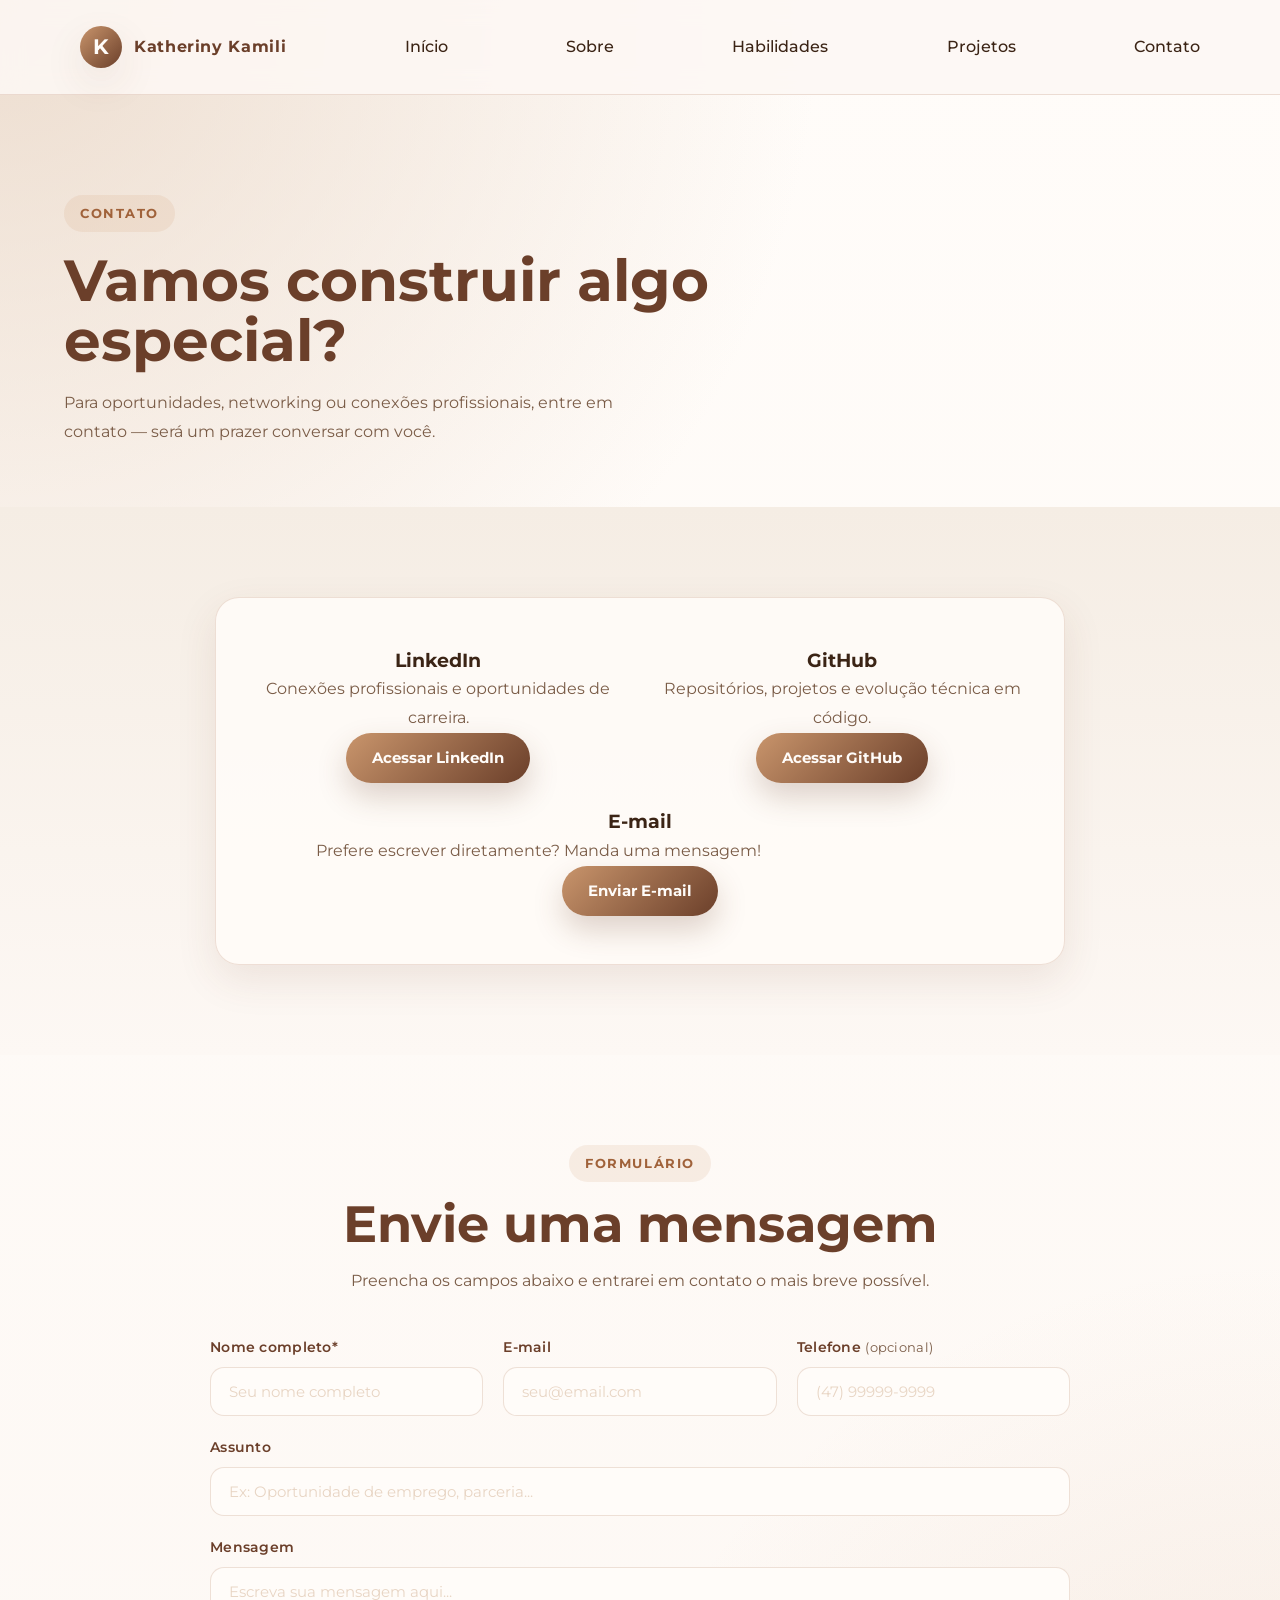
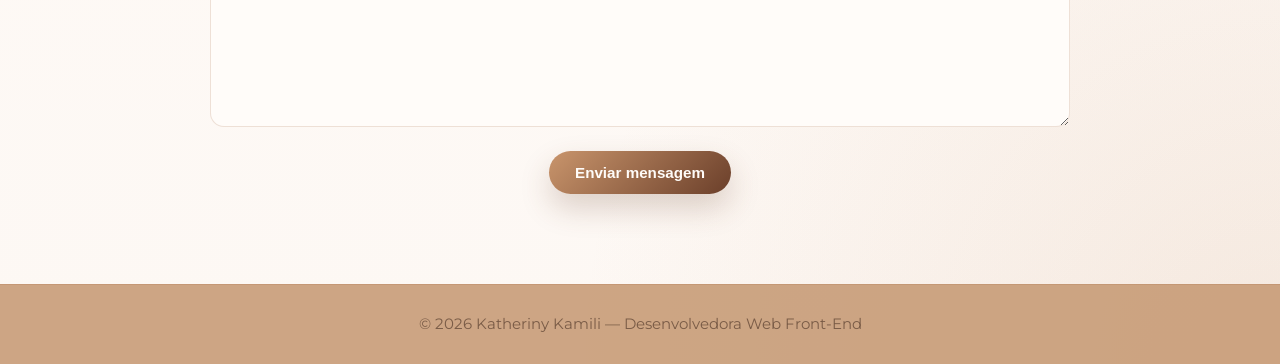
==== contato.html @ b45996fc "refatora estrutura HTML e estilização das páginas de contato, agradecimento, projetos e sobre; remov" ====
<!DOCTYPE html>
<html lang="pt-br">

<head>
  <meta charset="UTF-8">
  <meta name="viewport" content="width=device-width, initial-scale=1.0">
  <link rel="stylesheet" href="style.css">
  <link rel="preconnect" href="https://fonts.gstatic.com" crossorigin>
  <link href="https://fonts.googleapis.com/css2?family=Montserrat:wght@300;400;500;600;700&display=swap"
    rel="stylesheet">
  <link rel="stylesheet" href="style.css">
  <title>Portifólio - Katheriny Kamili</title>
</head>

<body>

  <a class="link-pular" href="#conteudo">Pular para o conteúdo</a>

  <!-- CABEÇALHO -->
  <header>
    <div class="container">
      <nav>

        <a class="logo" href="index.html">
          <span class="logo-letra">K</span>
          <span class="logo-nome">Katheriny Kamili</span>
        </a>

        <a href="index.html">Início</a>
        <a href="sobremim.html">Sobre</a>
        <a href="#habilidades">Habilidades</a>
        <a href="projetos.html">Projetos</a>
        <a href="contato.html" class="link-ativo">Contato</a>
      </nav>
    </div>
  </header>

  <!-- CONTEÚDO PRINCIPAL -->
  <main id="conteudo">

    <!-- HERO DA PÁGINA DE CONTATO -->
    <section class="hero-contato">
      <div class="container">
        <div class="hero-contato-texto">
          <span class="etiqueta">Contato</span>
          <h1>Vamos construir algo especial?</h1>
          <p class="descricao-principal">
            Para oportunidades, networking ou conexões profissionais,
            entre em contato — será um prazer conversar com você.
          </p>
        </div>
      </div>
    </section>

    <!-- LINKS RÁPIDOS DE CONTATO -->
    <section class="fundo-suave">
      <div class="container">
        <div class="caixa-contato">

          <div class="grade-tres-colunas">
            <div class="cartao-link-contato">
              <span class="icone-contato"></span>
              <h3>LinkedIn</h3>
              <p>Conexões profissionais e oportunidades de carreira.</p>
              <a href="https://www.linkedin.com/in/katheriny-kamili-corr%C3%AAa-rocha-4a4639176/" target="_blank"
                rel="noopener noreferrer" class="botao botao-principal">Acessar LinkedIn</a>
            </div>

            <div class="cartao-link-contato">
              <span class="icone-contato"></span>
              <h3>GitHub</h3>
              <p>Repositórios, projetos e evolução técnica em código.</p>
              <a href="https://github.com/katherinykamili" target="_blank" rel="noopener noreferrer"
                class="botao botao-principal">Acessar GitHub</a>
            </div>

            <div class="cartao-link-contato">
              <span class="icone-contato"></span>
              <h3>E-mail</h3>
              <p>Prefere escrever diretamente? Manda uma mensagem!</p>
              <a href="mailto:seuemail@exemplo.com" class="botao botao-principal">Enviar E-mail</a>
            </div>
          </div>

        </div>
      </div>
    </section>

    <!-- FORMULÁRIO DE CONTATO -->
    <section id="formulario">
      <div class="container">
        <div class="titulo-secao">
          <span class="etiqueta">Formulário</span>
          <h2>Envie uma mensagem</h2>
          <p>Preencha os campos abaixo e entrarei em contato o mais breve possível.</p>
        </div>

        <form class="formulario-contato" action="obrigada.html" method="get" novalidate>

          <div class="grade-formulario">

            <div class="campo">
              <label for="nome">Nome completo*</label>
              <input type="text" id="nome" name="nome" placeholder="Seu nome completo" required minlength="3"
                autocomplete="name" />
            </div>

            <div class="campo">
              <label for="email">E-mail</label>
              <input type="email" id="email" name="email" placeholder="seu@email.com" required autocomplete="email" />
            </div>

            <div class="campo">
              <label for="telefone">Telefone <span class="campo-opcional">(opcional)</span></label>
              <input type="tel" id="telefone" name="telefone" placeholder="(47) 99999-9999" autocomplete="tel" />
            </div>

            <div class="campo">
              <label for="assunto">Assunto</label>
              <input type="text" id="assunto" name="assunto" placeholder="Ex: Oportunidade de emprego, parceria..."
                required minlength="3" />
            </div>

          </div>

          <div class="campo campo-mensagem">
            <label for="mensagem">Mensagem</label>
            <textarea id="mensagem" name="mensagem" rows="6" placeholder="Escreva sua mensagem aqui..." required
              minlength="10"></textarea>
          </div>

          <div class="formulario-rodape">
            <button type="submit" class="botao botao-principal botao-enviar">
              Enviar mensagem
            </button>
          </div>

        </form>
      </div>
    </section>

  </main>

  <!-- ========== RODAPÉ ========== -->
  <footer>
    <div class="container">
      <p>&copy; 2026 Katheriny Kamili — Desenvolvedora Web Front-End</p>
    </div>
  </footer>

</body>

</html>
---- style.css ----
/* css/estilos.css — Aula 05: Flexbox + Variáveis */

/* 1. VARIÁVEIS GLOBAIS */
:root {
  --cor-primaria:      #6b3f2a;
  --cor-secundaria:    #a0623a;
  --cor-destaque:      #c9956c;
  --cor-fundo:         #fdf8f4;
  --cor-fundo-suave:   #f5ede4;
  --cor-fundo-medio:   #e8d5c4;
  --cor-branco:        #fffcf9;
  --cor-texto:         #3b2415;
  --cor-texto-suave:   #7a5c47;
  --sombra:            0 15px 40px rgba(107, 63, 42, 0.10);
  --borda:             rgba(161, 98, 58, 0.18);
}

/* Reset */
*,
*::before,
*::after {
  box-sizing: border-box;
  margin: 0;
  padding: 0;
}

html {
  scroll-behavior: smooth;
}

/* 2. LAYOUT GLOBAL */
body {
  font-family: "Montserrat", sans-serif;
  color: var(--cor-texto);
  line-height: 1.6;
  background:
    radial-gradient(circle at top left, rgba(232, 213, 196, 0.80), transparent 35%),
    radial-gradient(circle at bottom right, rgba(201, 149, 108, 0.16), transparent 30%),
    linear-gradient(180deg, #fffcf9 0%, #fdf8f4 100%);

  /* Footer grudado no rodapé */
  display:        flex;
  flex-direction: column;
  min-height:     100vh;
}

img {
  max-width: 100%;
  display: block;
}

a {
  text-decoration: none;
}

ul {
  list-style: none;
  padding: 0;
}

/* Utilitários */

.container {
  width: 100%;
  max-width: 1200px;
  margin: 0 auto;
  padding: 0 24px;
}

.link-pular {
  position: absolute;
  left: -9999px;
  top: 10px;
  background: var(--cor-primaria);
  color: var(--cor-branco);
  padding: 10px 16px;
  border-radius: 8px;
  z-index: 1000;
}

.link-pular:focus {
  left: 10px;
}

/* 3. HEADER FLEXBOX */
header {
  position: sticky;
  top: 0;
  z-index: 999;
  background: rgba(253, 248, 244, 0.88);
  backdrop-filter: blur(12px);
  border-bottom: 1px solid var(--borda);
}

nav {
  display: flex;
  align-items: center;
  justify-content: space-between;
  padding: 16px 0;
  position: relative;
}

.logo {
  display: flex;
  align-items: center;
  gap: 12px;
  color: var(--cor-primaria);
  font-weight: 700;
}

.logo-letra {
  width: 42px;
  height: 42px;
  border-radius: 50%;
  display: flex;
  align-items: center;
  justify-content: center;
  background: linear-gradient(135deg, var(--cor-destaque), var(--cor-primaria));
  color: var(--cor-branco);
  font-size: 1.3rem;
  font-weight: 700;
  box-shadow: var(--sombra);
  flex-shrink: 0;
}

.logo-nome {
  font-size: 1rem;
  letter-spacing: 0.04em;
}

.lista-navegacao {
  display: flex;
  align-items: center;
  gap: 4px;
}

nav  a {
  color: var(--cor-texto);
  font-weight: 500;
  padding: 10px 16px;
  border-radius: 999px;
  transition: background 0.3s, color 0.3s;
  display: block;
}

nav  a:hover {
  color: var(--cor-primaria);
  background: rgba(201, 149, 108, 0.12);
}

.menu-icone {
  display: none;
  flex-direction: column;
  gap: 5px;
  cursor: pointer;
  padding: 8px;
}

.menu-icone span {
  display: block;
  width: 24px;
  height: 2px;
  background: var(--cor-primaria);
  border-radius: 4px;
  transition: transform 0.3s, opacity 0.3s;
}
/* 4. SECTION */
section {
  padding: 90px 0;
}

.fundo-suave {
  background: linear-gradient(180deg, var(--cor-fundo-suave) 0%, var(--cor-fundo) 100%);
}

.titulo-secao {
  max-width: 760px;
  margin: 0 auto 40px;
  text-align: center;
}

.titulo-secao h2 {
  font-size: clamp(2rem, 4vw, 3.2rem);
  color: var(--cor-primaria);
  line-height: 1.1;
  margin: 14px 0;
}

.titulo-secao p {
  color: var(--cor-texto-suave);
  line-height: 1.8;
}

/* 6. ETIQUETAS */
.etiqueta,
.etiqueta-projeto {
  display: inline-flex;
  width: fit-content;
  padding: 8px 16px;
  border-radius: 999px;
  background: rgba(201, 149, 108, 0.14);
  color: var(--cor-secundaria);
  font-size: 0.82rem;
  font-weight: 700;
  text-transform: uppercase;
  letter-spacing: 0.12em;
  display: inline-flex;
}

/* 7. BOTOES */
.botao {
  display: inline-flex;
  align-items: center;
  justify-content: center;
  border-radius: 999px;
  padding: 13px 26px;
  font-weight: 700;
  font-size: 0.95rem;
  transition: transform 0.3s, background 0.3s;
  cursor: pointer;
  border: none;
}

.botao-principal {
  background: linear-gradient(135deg, var(--cor-destaque), var(--cor-primaria));
  color: var(--cor-branco);
  box-shadow: 0 14px 30px rgba(107, 63, 42, 0.22);
}

.botao-principal:hover {
  background: linear-gradient(135deg, var(--cor-primaria), var(--cor-secundaria));
  color: var(--cor-branco);
  transform: translateY(-2px);
}

.botao-contorno {
  border: 1px solid var(--borda);
  color: var(--cor-primaria);
  background: rgba(255, 252, 249, 0.72);
}

.botao-contorno:hover {
  background: rgba(201, 149, 108, 0.12);
  color: var(--cor-primaria);
  transform: translateY(-2px);
}

.grupo-botoes {
  display: flex;
  flex-wrap: wrap;
  gap: 14px;
}

.grupo-botoes-centro {
  justify-content: center;
}

/* 8. GRADES - FLEXBOX */

.destaque-grade {
  display: flex;
  align-items: center;
  gap: 48px;
}

.destaque-texto {
  flex: 1 1 55%;
  display: flex;
  flex-direction: column;
  gap: 22px;
}

.coluna-perfil {
  flex: 1 1 40%;
}

.grade-tres-colunas,
.grade-duas-colunas {
  display: flex;
  flex-wrap: wrap;
  gap: 24px;
}

.grade-tres-colunas > * {
  flex: 1 1 280px;
}

.grade-duas-colunas > * {
  flex: 1 1 360px;
}

.grade-formulario {
  display: flex;
  flex-wrap: wrap;
  gap: 20px;
  margin-bottom: 20px;
}

.grade-formulario > .campo {
  flex: 1 1 260px;
}

/* 9. SEÇÃO DESTAQUE */

.secao-destaque {
  padding: 90px 0 60px;
  min-height: 100vh;
  display: flex;
  align-items: center;
}

.destaque-texto h1 {
  font-size: clamp(2.4rem, 4.5vw, 4.6rem);
  color: var(--cor-primaria);
  line-height: 1.05;
  max-width: 10ch;
}

.descricao-principal {
  color: var(--cor-texto-suave);
  line-height: 1.8;
  max-width: 580px;
}

.destaques-rapidos {
  display: flex;
  flex-wrap: wrap;
  gap: 16px;
  margin-top: 8px;
}

.cartao-destaque-rapido {
  flex: 1 1 150px;
  background: rgba(255, 252, 249, 0.75);
  border: 1px solid var(--borda);
  border-radius: 20px;
  padding: 18px;
  box-shadow: var(--sombra);
}

.cartao-destaque-rapido h3 {
  font-size: 1rem;
  color: var(--cor-primaria);
  font-weight: 700;
  margin-bottom: 6px;
}

.cartao-destaque-rapido p {
  color: var(--cor-texto-suave);
  font-size: 0.92rem;
}


/* 9. CARTAO PERFIL */

.cartao-perfil {
  background: linear-gradient(180deg, var(--cor-branco) 0%, var(--cor-fundo-suave) 100%);
  border: 1px solid var(--borda);
  border-radius: 32px;
  padding: 36px 28px;
  box-shadow: var(--sombra);
  text-align: center;
  display: flex;
  flex-direction: column;
  align-items: center;
  gap: 10px;
}

.selo-disponivel {
  display: inline-block;
  padding: 8px 14px;
  border-radius: 999px;
  background: rgba(107, 63, 42, 0.10);
  color: var(--cor-primaria);
  font-size: 0.82rem;
  font-weight: 700;
}

.foto-perfil {
  display: flex;
  justify-content: center;
  margin: 10px 0;
}

.circulo-foto {
  width: 150px;
  height: 150px;
  border-radius: 50%;
  background: linear-gradient(145deg, var(--cor-fundo-medio), var(--cor-destaque));
  display: flex;
  align-items: center;
  justify-content: center;
  color: var(--cor-branco);
  font-size: 3.2rem;
  font-weight: 700;
  box-shadow: 0 20px 40px rgba(107, 63, 42, 0.24);
  border: 6px solid rgba(255, 252, 249, 0.8);
}

.cartao-perfil h2 {
  font-size: 2rem;
  color: var(--cor-primaria);
}

.cargo-perfil {
  font-weight: 600;
  color: var(--cor-secundaria);
}

.resumo-perfil {
  color: var(--cor-texto-suave);
  line-height: 1.7;
}

.lista-perfil {
  text-align: left;
  margin-top: 12px;
  width: 100%;
}

.lista-perfil li {
  padding: 10px 0 10px 18px;
  position: relative;
  color: var(--cor-texto-suave);
  line-height: 1.7;
  border-bottom: 1px solid rgba(161, 98, 58, 0.08);
}

.lista-perfil li::before {
  content: "•";
  position: absolute;
  left: 0;
  color: var(--cor-destaque);
  font-size: 1.2rem;
  line-height: 1.8;
}

.cartao-info,
.cartao-projeto,
.cartao-trajetoria {
  background: rgba(255, 252, 249, 0.86);
  border: 1px solid var(--borda);
  border-radius: 24px;
  padding: 28px;
  box-shadow: var(--sombra);
  display: flex;
  flex-direction: column;
  gap: 12px;
}

.cartao-info h3,
.cartao-projeto h3 {
  color: var(--cor-primaria);
  font-size: 1.2rem;
  font-weight: 700;
}

.cartao-info p,
.cartao-projeto p,
.cartao-trajetoria p {
  color: var(--cor-texto-suave);
  line-height: 1.8;
}

.cartao-trajetoria h2 {
  font-size: clamp(1.6rem, 3vw, 2.4rem);
  color: var(--cor-primaria);
  line-height: 1.1;
}

.icone-contato {
  font-size: 2rem;
}

/* 10. HABILIDADES */

.lista-habilidades {
  display: flex;
  flex-wrap: wrap;
  justify-content: center;
  gap: 16px;
  margin-top: 30px;
}

.pilula-habilidade {
  padding: 14px 22px;
  border-radius: 999px;
  background: var(--cor-branco);
  border: 1px solid var(--borda);
  color: var(--cor-primaria);
  font-weight: 600;
  box-shadow: var(--sombra);
  font-size: 0.95rem;
}

/* 11. LINKS DO PROJETO */

.links-projeto {
   margin-top: auto;
  padding-top: 16px;
  display: flex;
  flex-wrap: wrap;
  gap: 12px;
}

.links-projeto a {
  color: var(--cor-secundaria);
  font-weight: 700;
  font-size: 0.9rem;
  transition: color 0.2s, transform 0.2s;
}

.links-projeto a:hover {
  color: var(--cor-primaria);
  text-decoration: underline;
  transform: translateX(2px);
}

.galeria-miniatura {
    margin-top: 14px;
    margin-bottom: 10px;
  }

  .lista-miniaturas {
    gap: 10px;
  }

  .miniatura-item {
    flex: 1 1 60px;
    min-width: 60px;
  }

  .miniatura-img:hover {
    transform: scale(1.04);
  }

  .links-projeto {
    flex-direction: column;
    gap: 8px;
  }

  .links-projeto a:hover {
    transform: translateX(0);
  }

/* 12. CAIXA DE CONTATO */

.caixa-contato {
  max-width: 850px;
  margin: 0 auto;
  background: rgba(255, 252, 249, 0.86);
  border: 1px solid var(--borda);
  border-radius: 24px;
  padding: 48px 32px;
  box-shadow: var(--sombra);
  text-align: center;
  display: flex;
  flex-direction: column;
  align-items: center;
  gap: 16px;
}

.caixa-contato h2 {
  font-size: clamp(2rem, 3.5vw, 3rem);
  color: var(--cor-primaria);
  line-height: 1.1;
}

.caixa-contato p {
  color: var(--cor-texto-suave);
  line-height: 1.8;
  max-width: 580px;
} 

.hero-contato {
  padding: 100px 0 60px;
  min-height: 40vh;
  display: flex;
  align-items: center;
}

.hero-contato-texto {
  display: flex;
  flex-direction: column;
  gap: 18px;
  max-width: 720px;
}

.hero-contato-texto h1 {
  font-size: clamp(2.4rem, 4.5vw, 4.2rem);
  color: var(--cor-primaria);
  line-height: 1.05;
}

.descricao-principal {
  color: var(--cor-texto-suave);
  line-height: 1.8;
  max-width: 580px;
}

/* 13. FORMULÁRIO DE CONTATO */

.formulario-contato {
  max-width: 860px;
  margin: 0 auto;
  display: flex;
  flex-direction: column;
  gap: 0;
}

.campo {
  display: flex;
  flex-direction: column;
  gap: 8px;
}

.campo label {
  font-size: 0.9rem;
  font-weight: 600;
  color: var(--cor-primaria);
  letter-spacing: 0.02em;
}

.campo-opcional {
  font-weight: 400;
  color: var(--cor-texto-suave);
  font-size: 0.82rem;
}

.campo input,
.campo textarea {
  font-family: "Montserrat", sans-serif;
  font-size: 0.95rem;
  color: var(--cor-texto);
  background: var(--cor-branco);
  border: 1px solid var(--borda);
  border-radius: 14px;
  padding: 14px 18px;
  transition: border-color 0.3s, box-shadow 0.3s;
  outline: none;
  width: 100%;
}

.campo input::placeholder,
.campo textarea::placeholder {
  color: var(--cor-fundo-medio);
}

.campo input:focus,
.campo textarea:focus {
  border-color: var(--cor-destaque);
  box-shadow: 0 0 0 3px rgba(201, 149, 108, 0.18);
}

.campo textarea {
  resize: vertical;
  min-height: 160px;
}

.campo-mensagem {
  margin-bottom: 24px;
}

.formulario-rodape {
  display: flex;
  justify-content: center;
}



/* 14. RODAPÉ */

footer {
  padding: 28px 0;
  border-top: 1px solid var(--borda);
  background: rgba(199, 154, 117, 0.88);
  text-align: center;
}

footer p {
  color: var(--cor-texto-suave);
  font-size: 0.92rem;
}

/* 14. RESPONSIVIDADE */

@media (max-width: 992px) {
  .secao-destaque {
    min-height: auto;
    padding-top: 60px;
  }

  .destaque-grade {
    flex-direction: column;
  }

  .destaque-texto h1 {
    max-width: 100%;
  }

  .coluna-perfil {
    width: 100%;
    max-width: 520px;
    margin: 0 auto;
  }

  .menu-icone {
    display: flex;
  }

  .lista-navegacao {
    display: none;
    flex-direction: column;
    align-items: flex-start;
    gap: 4px;
    position: absolute;
    top: 100%;
    right: 0;
    background: rgba(253, 248, 244, 0.97);
    border: 1px solid var(--borda);
    border-radius: 18px;
    padding: 16px;
    width: 220px;
    box-shadow: var(--sombra);
  }
}

@media (max-width: 768px) {
  section {
    padding: 70px 0;
  }

  .cartao-perfil,
  .cartao-info,
  .cartao-projeto,
  .cartao-trajetoria,
  .caixa-contato {
    padding: 24px 20px;
  }

  .circulo-foto {
    width: 120px;
    height: 120px;
    font-size: 2.5rem;
  }

  .grupo-botoes {
    flex-direction: column;
  }

  .botao {
    width: 100%;
  }

  /* Estilos do slider */

.slider-container {
    position: relative;
    display: inline-block;
    width: 100%;
}

.slider-btn-left,
.slider-btn-right {
    position: absolute;
    top: 50%;
    transform: translateY(-50%);
    font-size: 2rem;
    padding: 12px;
    z-index: 10;
    transition: all .3s ease;
}

.slider-btn-left {
    left: 10px;
}

.slider-btn-right {
    right: 10px;
}

.slider-dots {
    position: absolute;
    bottom: 10px;
    left: 0;
    right: 0;
    display: flex;
    justify-content: center;
    gap: 8px;
}

.mySlides {
    border-radius: 12px;
    transition: transform .2s ease;
}

.mySlides:hover {
    transform: scale(1.05);
}
}
---- style.css ----
/* css/estilos.css — Aula 05: Flexbox + Variáveis */

/* 1. VARIÁVEIS GLOBAIS */
:root {
  --cor-primaria:      #6b3f2a;
  --cor-secundaria:    #a0623a;
  --cor-destaque:      #c9956c;
  --cor-fundo:         #fdf8f4;
  --cor-fundo-suave:   #f5ede4;
  --cor-fundo-medio:   #e8d5c4;
  --cor-branco:        #fffcf9;
  --cor-texto:         #3b2415;
  --cor-texto-suave:   #7a5c47;
  --sombra:            0 15px 40px rgba(107, 63, 42, 0.10);
  --borda:             rgba(161, 98, 58, 0.18);
}

/* Reset */
*,
*::before,
*::after {
  box-sizing: border-box;
  margin: 0;
  padding: 0;
}

html {
  scroll-behavior: smooth;
}

/* 2. LAYOUT GLOBAL */
body {
  font-family: "Montserrat", sans-serif;
  color: var(--cor-texto);
  line-height: 1.6;
  background:
    radial-gradient(circle at top left, rgba(232, 213, 196, 0.80), transparent 35%),
    radial-gradient(circle at bottom right, rgba(201, 149, 108, 0.16), transparent 30%),
    linear-gradient(180deg, #fffcf9 0%, #fdf8f4 100%);

  /* Footer grudado no rodapé */
  display:        flex;
  flex-direction: column;
  min-height:     100vh;
}

img {
  max-width: 100%;
  display: block;
}

a {
  text-decoration: none;
}

ul {
  list-style: none;
  padding: 0;
}

/* Utilitários */

.container {
  width: 100%;
  max-width: 1200px;
  margin: 0 auto;
  padding: 0 24px;
}

.link-pular {
  position: absolute;
  left: -9999px;
  top: 10px;
  background: var(--cor-primaria);
  color: var(--cor-branco);
  padding: 10px 16px;
  border-radius: 8px;
  z-index: 1000;
}

.link-pular:focus {
  left: 10px;
}

/* 3. HEADER FLEXBOX */
header {
  position: sticky;
  top: 0;
  z-index: 999;
  background: rgba(253, 248, 244, 0.88);
  backdrop-filter: blur(12px);
  border-bottom: 1px solid var(--borda);
}

nav {
  display: flex;
  align-items: center;
  justify-content: space-between;
  padding: 16px 0;
  position: relative;
}

.logo {
  display: flex;
  align-items: center;
  gap: 12px;
  color: var(--cor-primaria);
  font-weight: 700;
}

.logo-letra {
  width: 42px;
  height: 42px;
  border-radius: 50%;
  display: flex;
  align-items: center;
  justify-content: center;
  background: linear-gradient(135deg, var(--cor-destaque), var(--cor-primaria));
  color: var(--cor-branco);
  font-size: 1.3rem;
  font-weight: 700;
  box-shadow: var(--sombra);
  flex-shrink: 0;
}

.logo-nome {
  font-size: 1rem;
  letter-spacing: 0.04em;
}

.lista-navegacao {
  display: flex;
  align-items: center;
  gap: 4px;
}

nav  a {
  color: var(--cor-texto);
  font-weight: 500;
  padding: 10px 16px;
  border-radius: 999px;
  transition: background 0.3s, color 0.3s;
  display: block;
}

nav  a:hover {
  color: var(--cor-primaria);
  background: rgba(201, 149, 108, 0.12);
}

.menu-icone {
  display: none;
  flex-direction: column;
  gap: 5px;
  cursor: pointer;
  padding: 8px;
}

.menu-icone span {
  display: block;
  width: 24px;
  height: 2px;
  background: var(--cor-primaria);
  border-radius: 4px;
  transition: transform 0.3s, opacity 0.3s;
}
/* 4. SECTION */
section {
  padding: 90px 0;
}

.fundo-suave {
  background: linear-gradient(180deg, var(--cor-fundo-suave) 0%, var(--cor-fundo) 100%);
}

.titulo-secao {
  max-width: 760px;
  margin: 0 auto 40px;
  text-align: center;
}

.titulo-secao h2 {
  font-size: clamp(2rem, 4vw, 3.2rem);
  color: var(--cor-primaria);
  line-height: 1.1;
  margin: 14px 0;
}

.titulo-secao p {
  color: var(--cor-texto-suave);
  line-height: 1.8;
}

/* 6. ETIQUETAS */
.etiqueta,
.etiqueta-projeto {
  display: inline-flex;
  width: fit-content;
  padding: 8px 16px;
  border-radius: 999px;
  background: rgba(201, 149, 108, 0.14);
  color: var(--cor-secundaria);
  font-size: 0.82rem;
  font-weight: 700;
  text-transform: uppercase;
  letter-spacing: 0.12em;
  display: inline-flex;
}

/* 7. BOTOES */
.botao {
  display: inline-flex;
  align-items: center;
  justify-content: center;
  border-radius: 999px;
  padding: 13px 26px;
  font-weight: 700;
  font-size: 0.95rem;
  transition: transform 0.3s, background 0.3s;
  cursor: pointer;
  border: none;
}

.botao-principal {
  background: linear-gradient(135deg, var(--cor-destaque), var(--cor-primaria));
  color: var(--cor-branco);
  box-shadow: 0 14px 30px rgba(107, 63, 42, 0.22);
}

.botao-principal:hover {
  background: linear-gradient(135deg, var(--cor-primaria), var(--cor-secundaria));
  color: var(--cor-branco);
  transform: translateY(-2px);
}

.botao-contorno {
  border: 1px solid var(--borda);
  color: var(--cor-primaria);
  background: rgba(255, 252, 249, 0.72);
}

.botao-contorno:hover {
  background: rgba(201, 149, 108, 0.12);
  color: var(--cor-primaria);
  transform: translateY(-2px);
}

.grupo-botoes {
  display: flex;
  flex-wrap: wrap;
  gap: 14px;
}

.grupo-botoes-centro {
  justify-content: center;
}

/* 8. GRADES - FLEXBOX */

.destaque-grade {
  display: flex;
  align-items: center;
  gap: 48px;
}

.destaque-texto {
  flex: 1 1 55%;
  display: flex;
  flex-direction: column;
  gap: 22px;
}

.coluna-perfil {
  flex: 1 1 40%;
}

.grade-tres-colunas,
.grade-duas-colunas {
  display: flex;
  flex-wrap: wrap;
  gap: 24px;
}

.grade-tres-colunas > * {
  flex: 1 1 280px;
}

.grade-duas-colunas > * {
  flex: 1 1 360px;
}

.grade-formulario {
  display: flex;
  flex-wrap: wrap;
  gap: 20px;
  margin-bottom: 20px;
}

.grade-formulario > .campo {
  flex: 1 1 260px;
}

/* 9. SEÇÃO DESTAQUE */

.secao-destaque {
  padding: 90px 0 60px;
  min-height: 100vh;
  display: flex;
  align-items: center;
}

.destaque-texto h1 {
  font-size: clamp(2.4rem, 4.5vw, 4.6rem);
  color: var(--cor-primaria);
  line-height: 1.05;
  max-width: 10ch;
}

.descricao-principal {
  color: var(--cor-texto-suave);
  line-height: 1.8;
  max-width: 580px;
}

.destaques-rapidos {
  display: flex;
  flex-wrap: wrap;
  gap: 16px;
  margin-top: 8px;
}

.cartao-destaque-rapido {
  flex: 1 1 150px;
  background: rgba(255, 252, 249, 0.75);
  border: 1px solid var(--borda);
  border-radius: 20px;
  padding: 18px;
  box-shadow: var(--sombra);
}

.cartao-destaque-rapido h3 {
  font-size: 1rem;
  color: var(--cor-primaria);
  font-weight: 700;
  margin-bottom: 6px;
}

.cartao-destaque-rapido p {
  color: var(--cor-texto-suave);
  font-size: 0.92rem;
}


/* 9. CARTAO PERFIL */

.cartao-perfil {
  background: linear-gradient(180deg, var(--cor-branco) 0%, var(--cor-fundo-suave) 100%);
  border: 1px solid var(--borda);
  border-radius: 32px;
  padding: 36px 28px;
  box-shadow: var(--sombra);
  text-align: center;
  display: flex;
  flex-direction: column;
  align-items: center;
  gap: 10px;
}

.selo-disponivel {
  display: inline-block;
  padding: 8px 14px;
  border-radius: 999px;
  background: rgba(107, 63, 42, 0.10);
  color: var(--cor-primaria);
  font-size: 0.82rem;
  font-weight: 700;
}

.foto-perfil {
  display: flex;
  justify-content: center;
  margin: 10px 0;
}

.circulo-foto {
  width: 150px;
  height: 150px;
  border-radius: 50%;
  background: linear-gradient(145deg, var(--cor-fundo-medio), var(--cor-destaque));
  display: flex;
  align-items: center;
  justify-content: center;
  color: var(--cor-branco);
  font-size: 3.2rem;
  font-weight: 700;
  box-shadow: 0 20px 40px rgba(107, 63, 42, 0.24);
  border: 6px solid rgba(255, 252, 249, 0.8);
}

.cartao-perfil h2 {
  font-size: 2rem;
  color: var(--cor-primaria);
}

.cargo-perfil {
  font-weight: 600;
  color: var(--cor-secundaria);
}

.resumo-perfil {
  color: var(--cor-texto-suave);
  line-height: 1.7;
}

.lista-perfil {
  text-align: left;
  margin-top: 12px;
  width: 100%;
}

.lista-perfil li {
  padding: 10px 0 10px 18px;
  position: relative;
  color: var(--cor-texto-suave);
  line-height: 1.7;
  border-bottom: 1px solid rgba(161, 98, 58, 0.08);
}

.lista-perfil li::before {
  content: "•";
  position: absolute;
  left: 0;
  color: var(--cor-destaque);
  font-size: 1.2rem;
  line-height: 1.8;
}

.cartao-info,
.cartao-projeto,
.cartao-trajetoria {
  background: rgba(255, 252, 249, 0.86);
  border: 1px solid var(--borda);
  border-radius: 24px;
  padding: 28px;
  box-shadow: var(--sombra);
  display: flex;
  flex-direction: column;
  gap: 12px;
}

.cartao-info h3,
.cartao-projeto h3 {
  color: var(--cor-primaria);
  font-size: 1.2rem;
  font-weight: 700;
}

.cartao-info p,
.cartao-projeto p,
.cartao-trajetoria p {
  color: var(--cor-texto-suave);
  line-height: 1.8;
}

.cartao-trajetoria h2 {
  font-size: clamp(1.6rem, 3vw, 2.4rem);
  color: var(--cor-primaria);
  line-height: 1.1;
}

.icone-contato {
  font-size: 2rem;
}

/* 10. HABILIDADES */

.lista-habilidades {
  display: flex;
  flex-wrap: wrap;
  justify-content: center;
  gap: 16px;
  margin-top: 30px;
}

.pilula-habilidade {
  padding: 14px 22px;
  border-radius: 999px;
  background: var(--cor-branco);
  border: 1px solid var(--borda);
  color: var(--cor-primaria);
  font-weight: 600;
  box-shadow: var(--sombra);
  font-size: 0.95rem;
}

/* 11. LINKS DO PROJETO */

.links-projeto {
   margin-top: auto;
  padding-top: 16px;
  display: flex;
  flex-wrap: wrap;
  gap: 12px;
}

.links-projeto a {
  color: var(--cor-secundaria);
  font-weight: 700;
  font-size: 0.9rem;
  transition: color 0.2s, transform 0.2s;
}

.links-projeto a:hover {
  color: var(--cor-primaria);
  text-decoration: underline;
  transform: translateX(2px);
}

.galeria-miniatura {
    margin-top: 14px;
    margin-bottom: 10px;
  }

  .lista-miniaturas {
    gap: 10px;
  }

  .miniatura-item {
    flex: 1 1 60px;
    min-width: 60px;
  }

  .miniatura-img:hover {
    transform: scale(1.04);
  }

  .links-projeto {
    flex-direction: column;
    gap: 8px;
  }

  .links-projeto a:hover {
    transform: translateX(0);
  }

/* 12. CAIXA DE CONTATO */

.caixa-contato {
  max-width: 850px;
  margin: 0 auto;
  background: rgba(255, 252, 249, 0.86);
  border: 1px solid var(--borda);
  border-radius: 24px;
  padding: 48px 32px;
  box-shadow: var(--sombra);
  text-align: center;
  display: flex;
  flex-direction: column;
  align-items: center;
  gap: 16px;
}

.caixa-contato h2 {
  font-size: clamp(2rem, 3.5vw, 3rem);
  color: var(--cor-primaria);
  line-height: 1.1;
}

.caixa-contato p {
  color: var(--cor-texto-suave);
  line-height: 1.8;
  max-width: 580px;
} 

.hero-contato {
  padding: 100px 0 60px;
  min-height: 40vh;
  display: flex;
  align-items: center;
}

.hero-contato-texto {
  display: flex;
  flex-direction: column;
  gap: 18px;
  max-width: 720px;
}

.hero-contato-texto h1 {
  font-size: clamp(2.4rem, 4.5vw, 4.2rem);
  color: var(--cor-primaria);
  line-height: 1.05;
}

.descricao-principal {
  color: var(--cor-texto-suave);
  line-height: 1.8;
  max-width: 580px;
}

/* 13. FORMULÁRIO DE CONTATO */

.formulario-contato {
  max-width: 860px;
  margin: 0 auto;
  display: flex;
  flex-direction: column;
  gap: 0;
}

.campo {
  display: flex;
  flex-direction: column;
  gap: 8px;
}

.campo label {
  font-size: 0.9rem;
  font-weight: 600;
  color: var(--cor-primaria);
  letter-spacing: 0.02em;
}

.campo-opcional {
  font-weight: 400;
  color: var(--cor-texto-suave);
  font-size: 0.82rem;
}

.campo input,
.campo textarea {
  font-family: "Montserrat", sans-serif;
  font-size: 0.95rem;
  color: var(--cor-texto);
  background: var(--cor-branco);
  border: 1px solid var(--borda);
  border-radius: 14px;
  padding: 14px 18px;
  transition: border-color 0.3s, box-shadow 0.3s;
  outline: none;
  width: 100%;
}

.campo input::placeholder,
.campo textarea::placeholder {
  color: var(--cor-fundo-medio);
}

.campo input:focus,
.campo textarea:focus {
  border-color: var(--cor-destaque);
  box-shadow: 0 0 0 3px rgba(201, 149, 108, 0.18);
}

.campo textarea {
  resize: vertical;
  min-height: 160px;
}

.campo-mensagem {
  margin-bottom: 24px;
}

.formulario-rodape {
  display: flex;
  justify-content: center;
}



/* 14. RODAPÉ */

footer {
  padding: 28px 0;
  border-top: 1px solid var(--borda);
  background: rgba(199, 154, 117, 0.88);
  text-align: center;
}

footer p {
  color: var(--cor-texto-suave);
  font-size: 0.92rem;
}

/* 14. RESPONSIVIDADE */

@media (max-width: 992px) {
  .secao-destaque {
    min-height: auto;
    padding-top: 60px;
  }

  .destaque-grade {
    flex-direction: column;
  }

  .destaque-texto h1 {
    max-width: 100%;
  }

  .coluna-perfil {
    width: 100%;
    max-width: 520px;
    margin: 0 auto;
  }

  .menu-icone {
    display: flex;
  }

  .lista-navegacao {
    display: none;
    flex-direction: column;
    align-items: flex-start;
    gap: 4px;
    position: absolute;
    top: 100%;
    right: 0;
    background: rgba(253, 248, 244, 0.97);
    border: 1px solid var(--borda);
    border-radius: 18px;
    padding: 16px;
    width: 220px;
    box-shadow: var(--sombra);
  }
}

@media (max-width: 768px) {
  section {
    padding: 70px 0;
  }

  .cartao-perfil,
  .cartao-info,
  .cartao-projeto,
  .cartao-trajetoria,
  .caixa-contato {
    padding: 24px 20px;
  }

  .circulo-foto {
    width: 120px;
    height: 120px;
    font-size: 2.5rem;
  }

  .grupo-botoes {
    flex-direction: column;
  }

  .botao {
    width: 100%;
  }

  /* Estilos do slider */

.slider-container {
    position: relative;
    display: inline-block;
    width: 100%;
}

.slider-btn-left,
.slider-btn-right {
    position: absolute;
    top: 50%;
    transform: translateY(-50%);
    font-size: 2rem;
    padding: 12px;
    z-index: 10;
    transition: all .3s ease;
}

.slider-btn-left {
    left: 10px;
}

.slider-btn-right {
    right: 10px;
}

.slider-dots {
    position: absolute;
    bottom: 10px;
    left: 0;
    right: 0;
    display: flex;
    justify-content: center;
    gap: 8px;
}

.mySlides {
    border-radius: 12px;
    transition: transform .2s ease;
}

.mySlides:hover {
    transform: scale(1.05);
}
}
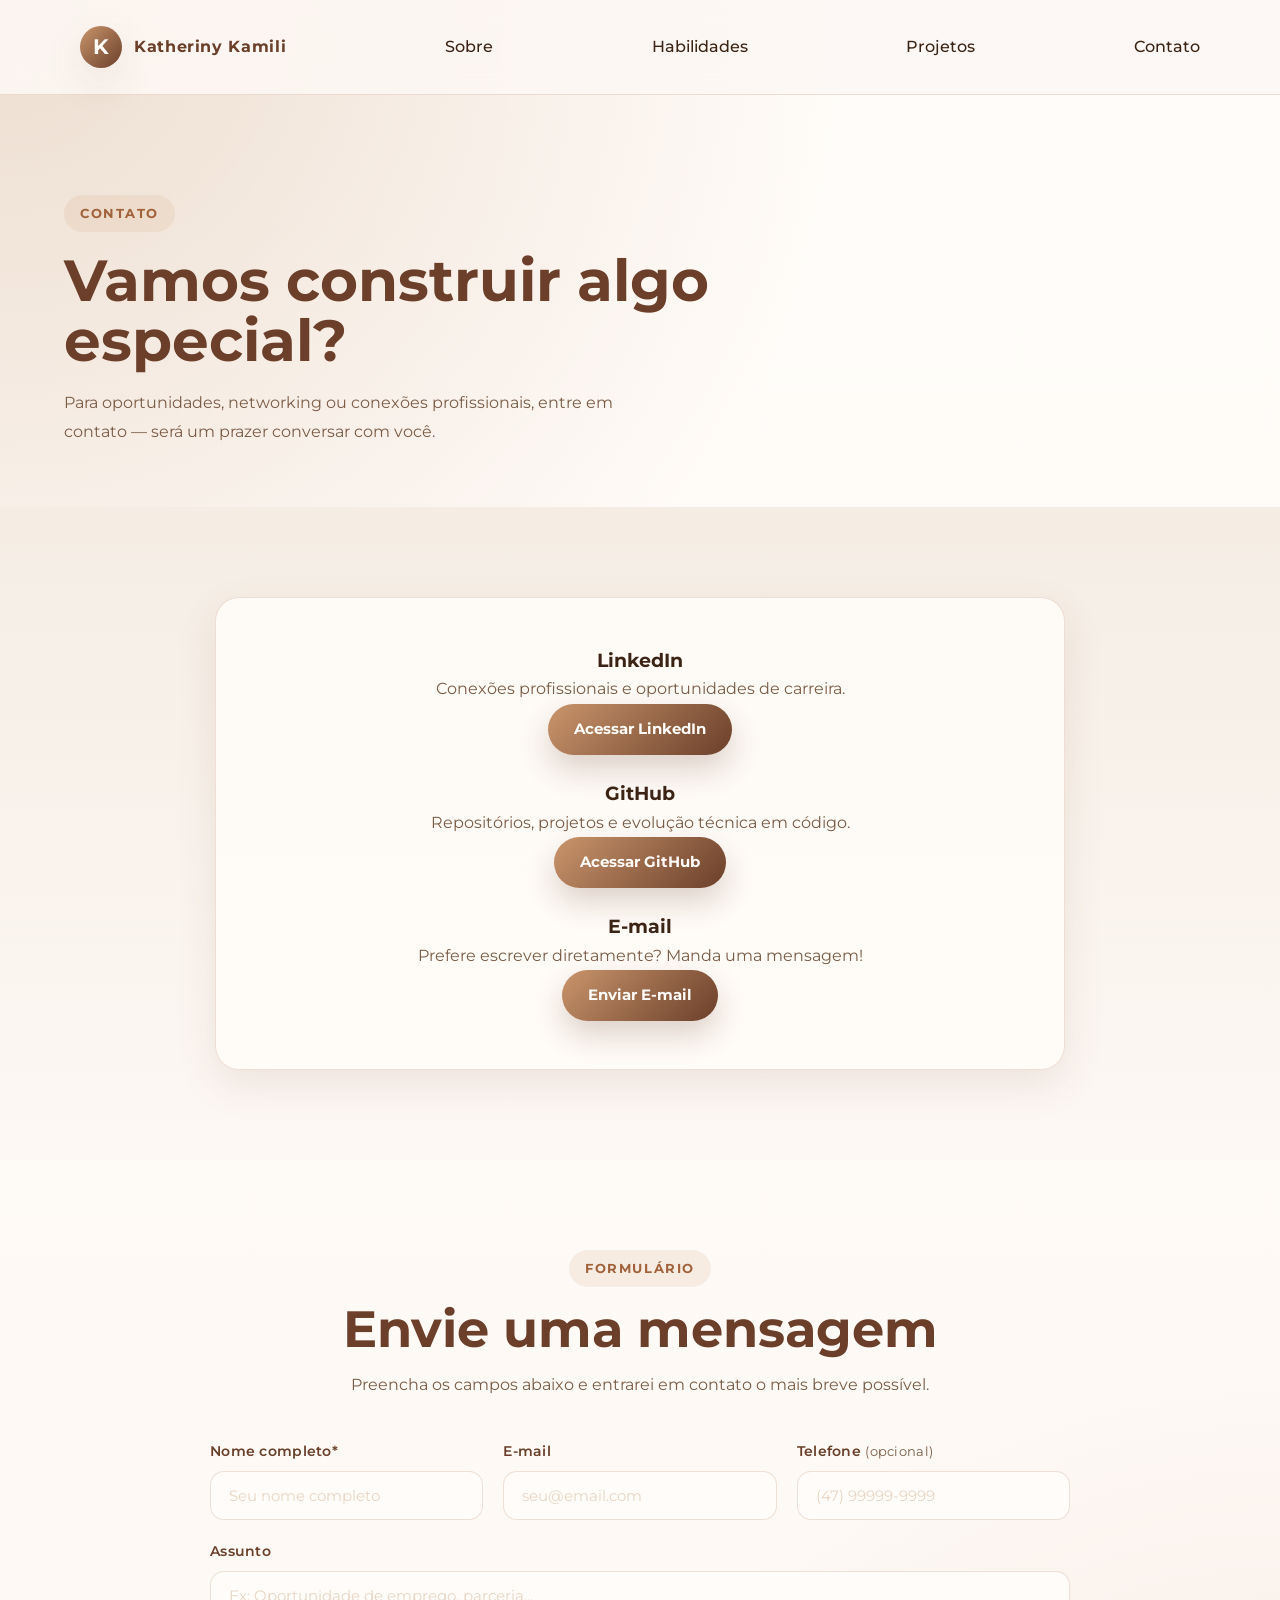
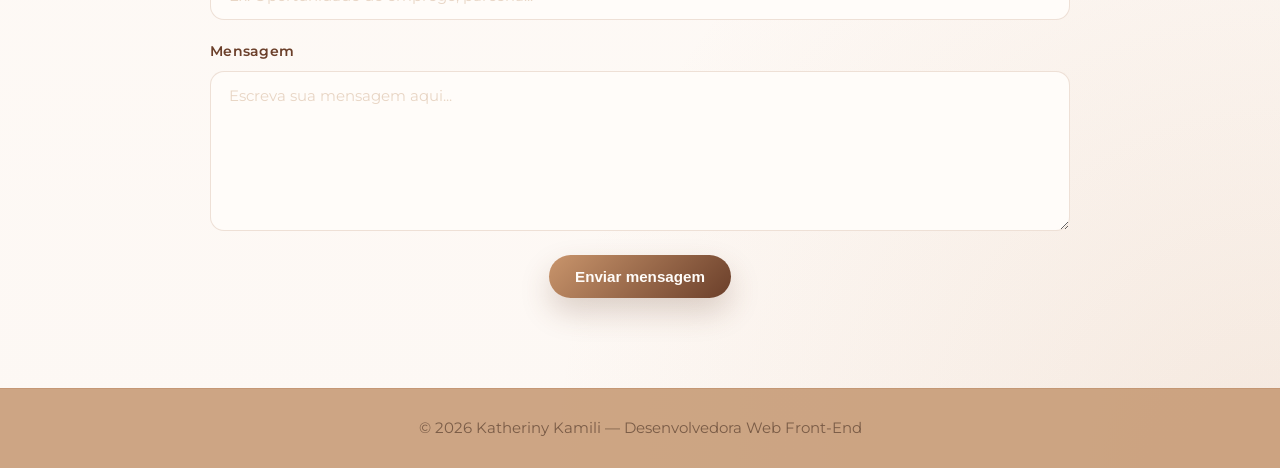
==== commit 4cd2ecc5: "remove link to "Início" from multiple pages and update image styles in CSS" ====
--- a/contato.html
+++ b/contato.html
@@ -1,17 +1,16 @@
 <!DOCTYPE html>
 <html lang="pt-br">
-
 <head>
   <meta charset="UTF-8">
   <meta name="viewport" content="width=device-width, initial-scale=1.0">
-  <link rel="stylesheet" href="style.css">
+
+  <link rel="stylesheet" href="css/estilos.css">
+
   <link rel="preconnect" href="https://fonts.gstatic.com" crossorigin>
-  <link href="https://fonts.googleapis.com/css2?family=Montserrat:wght@300;400;500;600;700&display=swap"
-    rel="stylesheet">
-  <link rel="stylesheet" href="style.css">
-  <title>Portifólio - Katheriny Kamili</title>
+  <link href="https://fonts.googleapis.com/css2?family=Montserrat:wght@300;400;500;600;700&display=swap" rel="stylesheet">
+
+  <title>Portfólio - Katheriny Kamili</title>
 </head>
-
 <body>
 
   <a class="link-pular" href="#conteudo">Pular para o conteúdo</a>
@@ -26,10 +25,9 @@
           <span class="logo-nome">Katheriny Kamili</span>
         </a>
 
-        <a href="index.html">Início</a>
         <a href="sobremim.html">Sobre</a>
-        <a href="#habilidades">Habilidades</a>
-        <a href="projetos.html">Projetos</a>
+        <a href="index.html#habilidades">Habilidades</a>
+        <a href="produtos.html">Projetos</a>
         <a href="contato.html" class="link-ativo">Contato</a>
       </nav>
     </div>
@@ -95,7 +93,7 @@
           <p>Preencha os campos abaixo e entrarei em contato o mais breve possível.</p>
         </div>
 
-        <form class="formulario-contato" action="obrigada.html" method="get" novalidate>
+        <form class="formulario-contato" action="obrigado.html" method="get" novalidate>
 
           <div class="grade-formulario">
 
--- a/css/estilos.css
+++ b/css/estilos.css
@@ -0,0 +1,830 @@
+/* css/estilos.css — Aula 05: Flexbox + Variáveis */
+
+/* 1. VARIÁVEIS GLOBAIS */
+:root {
+  --cor-primaria: #6b3f2a;
+  --cor-secundaria: #a0623a;
+  --cor-destaque: #c9956c;
+  --cor-fundo: #fdf8f4;
+  --cor-fundo-suave: #f5ede4;
+  --cor-fundo-medio: #e8d5c4;
+  --cor-branco: #fffcf9;
+  --cor-texto: #3b2415;
+  --cor-texto-suave: #7a5c47;
+  --sombra: 0 15px 40px rgba(107, 63, 42, 0.10);
+  --borda: rgba(161, 98, 58, 0.18);
+}
+
+/* Reset */
+*,
+*::before,
+*::after {
+  box-sizing: border-box;
+  margin: 0;
+  padding: 0;
+}
+
+html {
+  scroll-behavior: smooth;
+}
+
+/* 2. LAYOUT GLOBAL */
+body {
+  font-family: "Montserrat", sans-serif;
+  color: var(--cor-texto);
+  line-height: 1.6;
+  background:
+    radial-gradient(circle at top left, rgba(232, 213, 196, 0.80), transparent 35%),
+    radial-gradient(circle at bottom right, rgba(201, 149, 108, 0.16), transparent 30%),
+    linear-gradient(180deg, #fffcf9 0%, #fdf8f4 100%);
+
+  /* Footer grudado no rodapé */
+  display: flex;
+  flex-direction: column;
+  min-height: 100vh;
+}
+
+img {
+  max-width: 100%;
+  display: block;
+}
+
+a {
+  text-decoration: none;
+}
+
+ul {
+  list-style: none;
+  padding: 0;
+}
+
+/* Utilitários */
+
+.container {
+  width: 100%;
+  max-width: 1200px;
+  margin: 0 auto;
+  padding: 0 24px;
+}
+
+.link-pular {
+  position: absolute;
+  left: -9999px;
+  top: 10px;
+  background: var(--cor-primaria);
+  color: var(--cor-branco);
+  padding: 10px 16px;
+  border-radius: 8px;
+  z-index: 1000;
+}
+
+.link-pular:focus {
+  left: 10px;
+}
+
+/* 3. HEADER FLEXBOX */
+header {
+  position: sticky;
+  top: 0;
+  z-index: 999;
+  background: rgba(253, 248, 244, 0.88);
+  backdrop-filter: blur(12px);
+  border-bottom: 1px solid var(--borda);
+}
+
+nav {
+  display: flex;
+  align-items: center;
+  justify-content: space-between;
+  padding: 16px 0;
+  position: relative;
+}
+
+.logo {
+  display: flex;
+  align-items: center;
+  gap: 12px;
+  color: var(--cor-primaria);
+  font-weight: 700;
+}
+
+.logo-letra {
+  width: 42px;
+  height: 42px;
+  border-radius: 50%;
+  display: flex;
+  align-items: center;
+  justify-content: center;
+  background: linear-gradient(135deg, var(--cor-destaque), var(--cor-primaria));
+  color: var(--cor-branco);
+  font-size: 1.3rem;
+  font-weight: 700;
+  box-shadow: var(--sombra);
+  flex-shrink: 0;
+}
+
+.logo-nome {
+  font-size: 1rem;
+  letter-spacing: 0.04em;
+}
+
+.lista-navegacao {
+  display: flex;
+  align-items: center;
+  gap: 4px;
+}
+
+nav a {
+  color: var(--cor-texto);
+  font-weight: 500;
+  padding: 10px 16px;
+  border-radius: 999px;
+  transition: background 0.3s, color 0.3s;
+  display: block;
+}
+
+nav a:hover {
+  color: var(--cor-primaria);
+  background: rgba(201, 149, 108, 0.12);
+  text-decoration: none;
+}
+
+.menu-icone {
+  display: none;
+  flex-direction: column;
+  gap: 5px;
+  cursor: pointer;
+  padding: 8px;
+}
+
+.menu-icone span {
+  display: block;
+  width: 24px;
+  height: 2px;
+  background: var(--cor-primaria);
+  border-radius: 4px;
+  transition: transform 0.3s, opacity 0.3s;
+}
+
+/* 4. SECTION */
+section {
+  padding: 90px 0;
+}
+
+.fundo-suave {
+  background: linear-gradient(180deg, var(--cor-fundo-suave) 0%, var(--cor-fundo) 100%);
+}
+
+.titulo-secao {
+  max-width: 760px;
+  margin: 0 auto 40px;
+  text-align: center;
+}
+
+.titulo-secao h2 {
+  font-size: clamp(2rem, 4vw, 3.2rem);
+  color: var(--cor-primaria);
+  line-height: 1.1;
+  margin: 14px 0;
+}
+
+.titulo-secao p {
+  color: var(--cor-texto-suave);
+  line-height: 1.8;
+}
+
+/* 6. ETIQUETAS */
+.etiqueta,
+.etiqueta-projeto {
+  display: inline-flex;
+  width: fit-content;
+  padding: 8px 16px;
+  border-radius: 999px;
+  background: rgba(201, 149, 108, 0.14);
+  color: var(--cor-secundaria);
+  font-size: 0.82rem;
+  font-weight: 700;
+  text-transform: uppercase;
+  letter-spacing: 0.12em;
+  display: inline-flex;
+}
+
+/* 7. BOTOES */
+.botao {
+  display: inline-flex;
+  align-items: center;
+  justify-content: center;
+  border-radius: 999px;
+  padding: 13px 26px;
+  font-weight: 700;
+  font-size: 0.95rem;
+  transition: transform 0.3s, background 0.3s;
+  cursor: pointer;
+  border: none;
+}
+
+.botao-principal {
+  background: linear-gradient(135deg, var(--cor-destaque), var(--cor-primaria));
+  color: var(--cor-branco);
+  box-shadow: 0 14px 30px rgba(107, 63, 42, 0.22);
+}
+
+.botao-principal:hover {
+  background: linear-gradient(135deg, var(--cor-primaria), var(--cor-secundaria));
+  color: var(--cor-branco);
+  transform: translateY(-2px);
+}
+
+.botao-contorno {
+  border: 1px solid var(--borda);
+  color: var(--cor-primaria);
+  background: rgba(255, 252, 249, 0.72);
+}
+
+.botao-contorno:hover {
+  background: rgba(201, 149, 108, 0.12);
+  color: var(--cor-primaria);
+  transform: translateY(-2px);
+}
+
+.grupo-botoes {
+  display: flex;
+  flex-wrap: wrap;
+  gap: 14px;
+}
+
+.grupo-botoes-centro {
+  justify-content: center;
+}
+
+/* 8. GRADES - FLEXBOX */
+
+.destaque-grade {
+  display: flex;
+  align-items: center;
+  gap: 48px;
+}
+
+.destaque-texto {
+  flex: 1 1 55%;
+  display: flex;
+  flex-direction: column;
+  gap: 22px;
+}
+
+.coluna-perfil {
+  flex: 1 1 40%;
+}
+
+/* 9. GRADES - FLEXBOX */
+
+.grade-tres-colunas {
+  display: grid;
+  flex-wrap: wrap;
+  gap: 24px;
+}
+
+.grade-tres-colunas>* {
+  flex: 1 1 280px;
+}
+
+.grade-duas-colunas {
+  display:flex;
+  flex-wrap: wrap;
+  gap: 24px;
+}
+
+.grade-duas-colunas>* {
+  flex: 1 1 360px;
+}
+
+.grade-formulario {
+  display: flex;
+  flex-wrap: wrap;
+  gap: 20px;
+  margin-bottom: 20px;
+}
+
+.grade-formulario>.campo {
+  flex: 1 1 260px;
+}
+
+.coluna-imagem {
+  flex: 1 1 300px;
+  display: flex;
+  align-items: center;
+  justify-content: center;
+}
+
+.coluna-imagem img {
+  width: 100%;
+  max-width: 380px;
+  border-radius: 32px;
+  box-shadow: var(--sombra);
+  border: 3px solid rgba(255, 252, 249, 0.8);
+  object-fit: cover;
+}
+
+.coluna-texto {
+  flex: 1 1 450px;
+  display: flex;
+  flex-direction: column;
+  gap: 20px;
+}
+
+/* 10. SEÇÃO DESTAQUE */
+
+.secao-destaque {
+  padding: 90px 0 60px;
+  min-height: 100vh;
+  display: flex;
+  align-items: center;
+}
+
+.destaque-texto h1 {
+  font-size: clamp(2.4rem, 4.5vw, 4.6rem);
+  color: var(--cor-primaria);
+  line-height: 1.05;
+  max-width: 10ch;
+}
+
+.descricao-principal {
+  color: var(--cor-texto-suave);
+  line-height: 1.8;
+  max-width: 580px;
+}
+
+.destaques-rapidos {
+  display: flex;
+  flex-wrap: wrap;
+  gap: 16px;
+  margin-top: 8px;
+}
+
+.cartao-destaque-rapido {
+  flex: 1 1 150px;
+  background: rgba(255, 252, 249, 0.75);
+  border: 1px solid var(--borda);
+  border-radius: 20px;
+  padding: 18px;
+  box-shadow: var(--sombra);
+}
+
+.cartao-destaque-rapido h3 {
+  font-size: 1rem;
+  color: var(--cor-primaria);
+  font-weight: 700;
+  margin-bottom: 6px;
+}
+
+.cartao-destaque-rapido p {
+  color: var(--cor-texto-suave);
+  font-size: 0.92rem;
+}
+
+
+/* 11. CARTAO PERFIL */
+
+.cartao-perfil {
+  background: linear-gradient(180deg, var(--cor-branco) 0%, var(--cor-fundo-suave) 100%);
+  border: 1px solid var(--borda);
+  border-radius: 32px;
+  padding: 36px 28px;
+  box-shadow: var(--sombra);
+  text-align: center;
+  display: flex;
+  flex-direction: column;
+  align-items: center;
+  gap: 10px;
+}
+
+.selo-disponivel {
+  display: inline-block;
+  padding: 8px 14px;
+  border-radius: 999px;
+  background: rgba(107, 63, 42, 0.10);
+  color: var(--cor-primaria);
+  font-size: 0.82rem;
+  font-weight: 700;
+}
+
+.foto-perfil img{
+  display: flex;
+  justify-content: center;
+  margin: 10px 0;
+  width: 150px;
+  height: 150px;
+  border-radius: 50%;
+}
+
+.circulo-foto {
+  width: 150px;
+  height: 150px;
+  border-radius: 50%;
+  background: linear-gradient(145deg, var(--cor-fundo-medio), var(--cor-destaque));
+  display: flex;
+  align-items: center;
+  justify-content: center;
+  color: var(--cor-branco);
+  font-size: 3.2rem;
+  font-weight: 700;
+  box-shadow: 0 20px 40px rgba(107, 63, 42, 0.24);
+  border: 6px solid rgba(255, 252, 249, 0.8);
+}
+
+.cartao-perfil h2 {
+  font-size: 2rem;
+  color: var(--cor-primaria);
+}
+
+.cargo-perfil {
+  font-weight: 600;
+  color: var(--cor-secundaria);
+}
+
+.resumo-perfil {
+  color: var(--cor-texto-suave);
+  line-height: 1.7;
+}
+
+.lista-perfil {
+  text-align: left;
+  margin-top: 12px;
+  width: 100%;
+}
+
+.lista-perfil li {
+  padding: 10px 0 10px 18px;
+  position: relative;
+  color: var(--cor-texto-suave);
+  line-height: 1.7;
+  border-bottom: 1px solid rgba(161, 98, 58, 0.08);
+}
+
+.lista-perfil li::before {
+  content: "•";
+  position: absolute;
+  left: 0;
+  color: var(--cor-destaque);
+  font-size: 1.2rem;
+  line-height: 1.8;
+}
+
+.cartao-info,
+.cartao-projeto,
+.cartao-trajetoria {
+  background: rgba(255, 252, 249, 0.86);
+  border: 1px solid var(--borda);
+  border-radius: 24px;
+  padding: 28px;
+  box-shadow: var(--sombra);
+  display: flex;
+  flex-direction: column;
+  gap: 12px;
+}
+
+.cartao-info h3,
+.cartao-projeto h3 {
+  color: var(--cor-primaria);
+  font-size: 1.2rem;
+  font-weight: 700;
+}
+
+.cartao-info p,
+.cartao-projeto p,
+.cartao-trajetoria p {
+  color: var(--cor-texto-suave);
+  line-height: 1.8;
+}
+
+.cartao-trajetoria h2 {
+  font-size: clamp(1.6rem, 3vw, 2.4rem);
+  color: var(--cor-primaria);
+  line-height: 1.1;
+}
+
+.icone-contato {
+  font-size: 2rem;
+  display: flex;
+}
+
+/* 12. HABILIDADES */
+
+.lista-habilidades {
+  display: flex;
+  flex-wrap: wrap;
+  justify-content: center;
+  gap: 16px;
+  margin-top: 30px;
+}
+
+.pilula-habilidade {
+  padding: 14px 22px;
+  border-radius: 999px;
+  background: var(--cor-branco);
+  border: 1px solid var(--borda);
+  color: var(--cor-primaria);
+  font-weight: 600;
+  box-shadow: var(--sombra);
+  font-size: 0.95rem;
+}
+
+/* 13. LINKS DO PROJETO */
+
+.links-projeto {
+  margin-top: auto;
+  padding-top: 16px;
+  display: flex;
+  flex-direction: column;
+  gap: 8px;
+}
+
+.links-projeto a {
+  color: var(--cor-secundaria);
+  font-weight: 700;
+  font-size: 0.9rem;
+  transition: color 0.2s, transform 0.2s;
+}
+
+.links-projeto a:hover {
+  color: var(--cor-primaria);
+  transform: translateX(0px);
+  text-decoration: none;
+}
+
+/* 14. CAIXA DE CONTATO */
+
+.caixa-contato {
+  max-width: 850px;
+  margin: 0 auto;
+  background: rgba(255, 252, 249, 0.86);
+  border: 1px solid var(--borda);
+  border-radius: 24px;
+  padding: 48px 32px;
+  box-shadow: var(--sombra);
+  text-align: center;
+  display: flex;
+  flex-direction: column;
+  align-items: center;
+  gap: 16px;
+}
+
+.caixa-contato h2 {
+  font-size: clamp(2rem, 3.5vw, 3rem);
+  color: var(--cor-primaria);
+  line-height: 1.1;
+}
+
+.caixa-contato p {
+  color: var(--cor-texto-suave);
+  line-height: 1.8;
+  max-width: 580px;
+}
+
+.hero-contato {
+  padding: 100px 0 60px;
+  min-height: 40vh;
+  display: flex;
+  align-items: center;
+}
+
+.hero-contato-texto {
+  display: flex;
+  flex-direction: column;
+  gap: 18px;
+  max-width: 720px;
+}
+
+.hero-contato-texto h1 {
+  font-size: clamp(2.4rem, 4.5vw, 4.2rem);
+  color: var(--cor-primaria);
+  line-height: 1.05;
+}
+
+.descricao-principal {
+  color: var(--cor-texto-suave);
+  line-height: 1.8;
+  max-width: 580px;
+}
+
+/* 15. FORMULÁRIO DE CONTATO */
+
+.formulario-contato {
+  max-width: 860px;
+  margin: 0 auto;
+  display: flex;
+  flex-direction: column;
+  gap: 0;
+}
+
+.campo {
+  display: flex;
+  flex-direction: column;
+  gap: 8px;
+}
+
+.campo label {
+  font-size: 0.9rem;
+  font-weight: 600;
+  color: var(--cor-primaria);
+  letter-spacing: 0.02em;
+}
+
+.campo-opcional {
+  font-weight: 400;
+  color: var(--cor-texto-suave);
+  font-size: 0.82rem;
+}
+
+.campo input,
+.campo textarea {
+  font-family: "Montserrat", sans-serif;
+  font-size: 0.95rem;
+  color: var(--cor-texto);
+  background: var(--cor-branco);
+  border: 1px solid var(--borda);
+  border-radius: 14px;
+  padding: 14px 18px;
+  transition: border-color 0.3s, box-shadow 0.3s;
+  outline: none;
+  width: 100%;
+}
+
+.campo input::placeholder,
+.campo textarea::placeholder {
+  color: var(--cor-fundo-medio);
+}
+
+.campo input:focus,
+.campo textarea:focus {
+  border-color: var(--cor-destaque);
+  box-shadow: 0 0 0 3px rgba(201, 149, 108, 0.18);
+}
+
+.campo textarea {
+  resize: vertical;
+  min-height: 160px;
+}
+
+.campo-mensagem {
+  margin-bottom: 24px;
+}
+
+.formulario-rodape {
+  display: flex;
+  justify-content: center;
+}
+
+
+
+/* 16. RODAPÉ */
+
+footer {
+  padding: 28px 0;
+  border-top: 1px solid var(--borda);
+  background: rgba(199, 154, 117, 0.88);
+  text-align: center;
+  color: var(--cor-texto-suave);
+  font-size: 0.92rem;
+}
+
+/* 17. RESPONSIVIDADE */
+
+@media (max-width: 992px) {
+  .secao-destaque {
+    min-height: auto;
+    padding-top: 60px;
+  }
+
+  .destaque-grade {
+    flex-direction: column;
+  }
+
+  .destaque-texto h1 {
+    max-width: 100%;
+  }
+
+  .coluna-perfil {
+    width: 100%;
+    max-width: 520px;
+    margin: 0 auto;
+  }
+
+  .lista-navegacao {
+    display: none;
+    flex-direction: column;
+    align-items: flex-start;
+    gap: 4px;
+    position: absolute;
+    top: 100%;
+    right: 0;
+    background: rgba(253, 248, 244, 0.97);
+    border: 1px solid var(--borda);
+    border-radius: 18px;
+    padding: 16px;
+    width: 100%;
+    box-shadow: var(--sombra);
+  }
+  .grade-duas-colunas {
+    flex-direction: column;
+  }
+  .coluna-imagem img {
+    max-width: 280px;
+    padding: 15px;
+  }
+  .coluna-texto {
+    margin-top: 24px;
+  }
+  .container {
+  width: 100%;
+  padding: 15px;
+  }
+}
+
+/* 18. Estilos do slider */
+
+.slider-container {
+  position: relative;
+  display: inline-block;
+  width: 100%;
+}
+
+.slider-btn-left,
+.slider-btn-right {
+  position: absolute;
+  top: 50%;
+  transform: translateY(-50%);
+  font-size: 2rem;
+  padding: 12px;
+  z-index: 10;
+  transition: all .3s ease;
+  cursor: pointer;
+}
+
+.slider-btn-left {
+  left: 10px;
+}
+
+.slider-btn-right {
+  right: 10px;
+}
+
+.slider-dots {
+  position: absolute;
+  bottom: 10px;
+  left: 0;
+  right: 0;
+  display: flex;
+  justify-content: center;
+  gap: 8px;
+}
+
+.mySlides {
+  border-radius: 15px;
+  transition: transform .2s ease;
+}
+
+.mySlides:hover {
+  transform: scale(1.05);
+}
+
+.mySlides2 {
+  border-radius: 15px;
+  transition: transform .2s ease;
+}
+
+.mySlides2:hover {
+  transform: scale(1.05);
+}
+
+/* 19. GALERIA ESTUDOS FRONT-END */
+
+.galeria {
+  color: var(--cor-texto-suave);
+  text-align: center;
+  display: flex;
+  flex-wrap: wrap;
+  gap: 16px;
+}
+
+.galeria figure {
+  overflow: hidden;
+  border-radius: 15px;
+  border: 1px solid #e2e8f0;
+}
+
+.galeria figure img {
+  object-fit: cover;
+  display: flex;
+  transition: transform .3s, opacity .3s;
+  flex-direction: column;
+}
+
+.galeria .card {
+  flex: 1 1 250px;
+}
+
+.galeria figure:hover img {
+  transform: scale(1.06);
+  opacity: .82;
+}
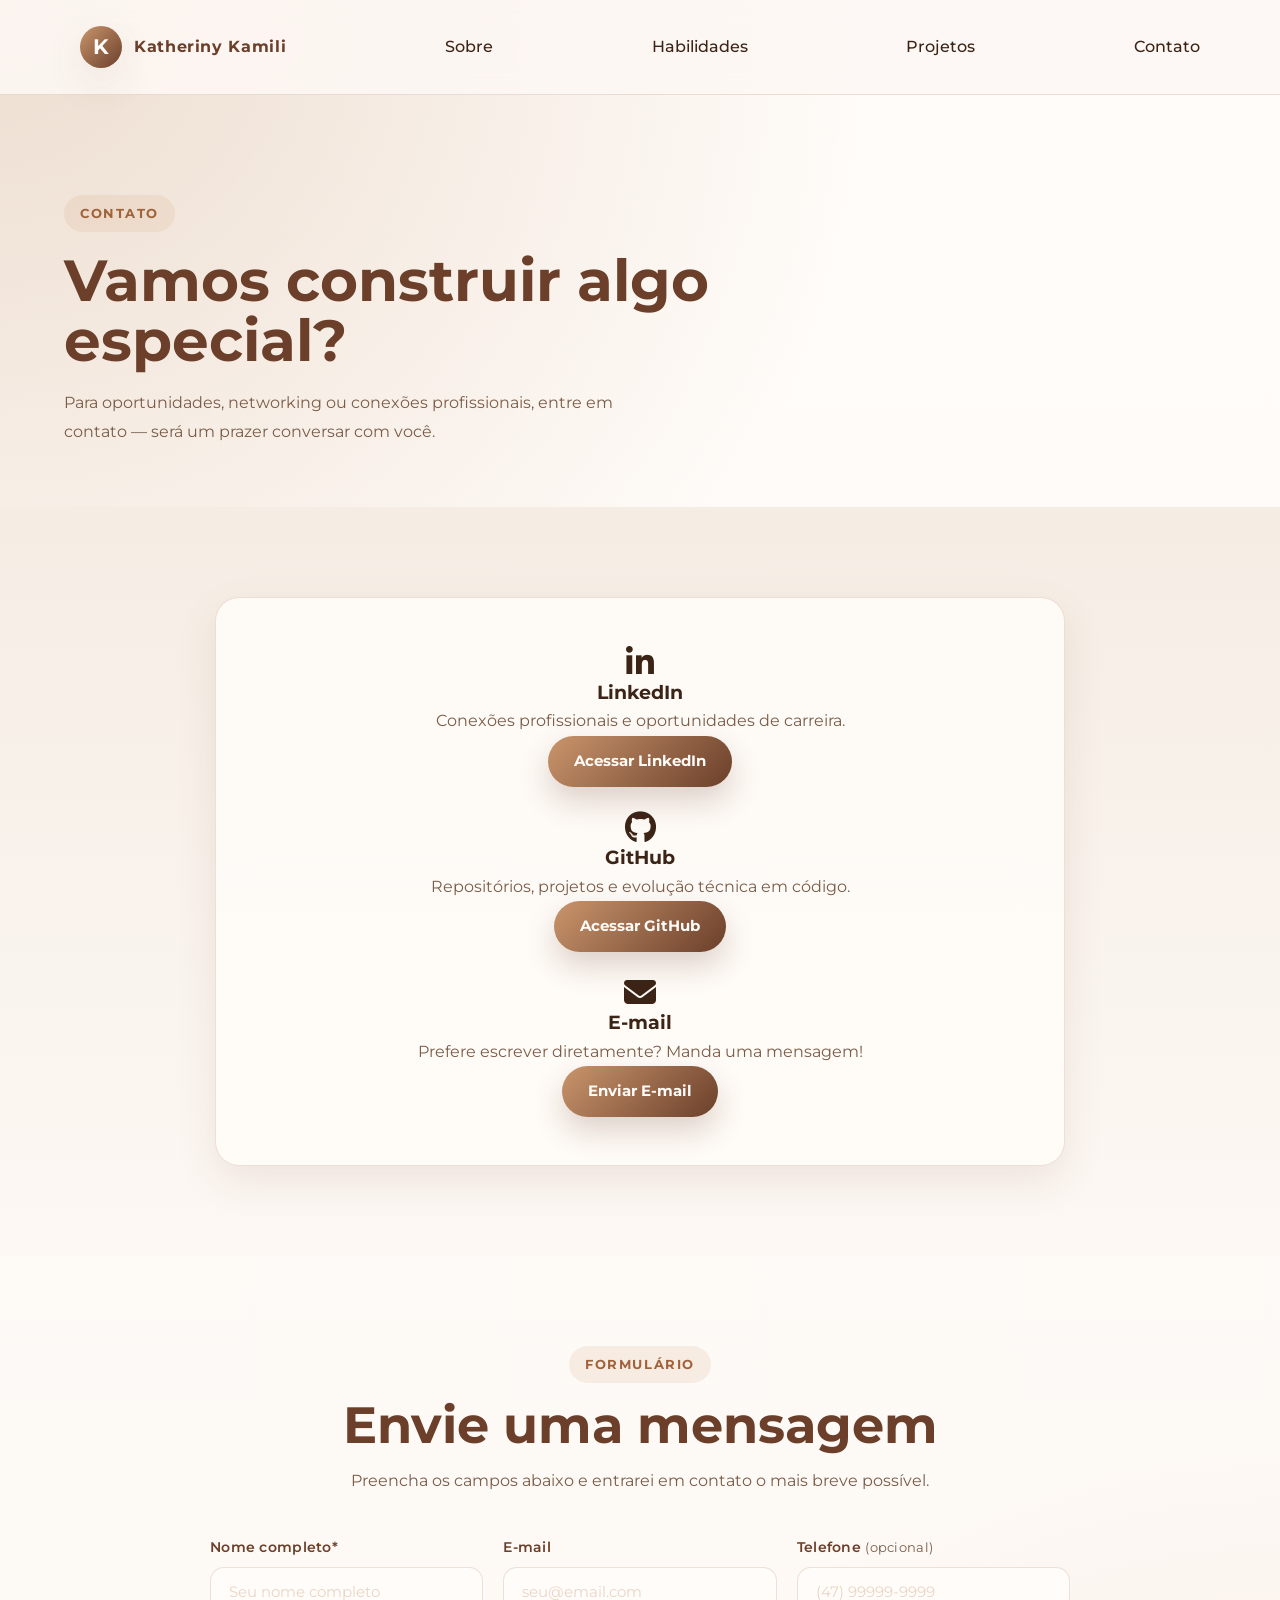
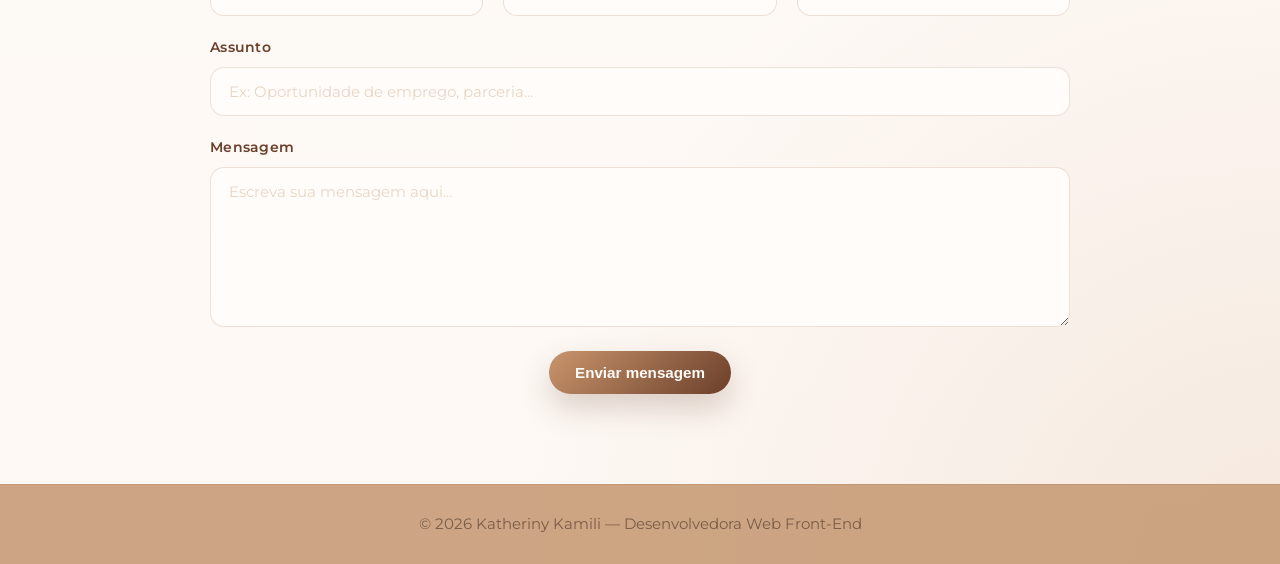
==== commit ff435581: "adiciona ícones de contato no arquivo contato.html, atualiza estilo de ícones e remove estilos não u" ====
--- a/contato.html
+++ b/contato.html
@@ -5,7 +5,7 @@
   <meta name="viewport" content="width=device-width, initial-scale=1.0">
 
   <link rel="stylesheet" href="css/estilos.css">
-
+  <link rel="stylesheet" href="https://cdnjs.cloudflare.com/ajax/libs/font-awesome/6.5.1/css/all.min.css">
   <link rel="preconnect" href="https://fonts.gstatic.com" crossorigin>
   <link href="https://fonts.googleapis.com/css2?family=Montserrat:wght@300;400;500;600;700&display=swap" rel="stylesheet">
 
@@ -57,7 +57,7 @@
 
           <div class="grade-tres-colunas">
             <div class="cartao-link-contato">
-              <span class="icone-contato"></span>
+              <span class="icone-contato"><i class="fab fa-linkedin-in"></i></span>
               <h3>LinkedIn</h3>
               <p>Conexões profissionais e oportunidades de carreira.</p>
               <a href="https://www.linkedin.com/in/katheriny-kamili-corr%C3%AAa-rocha-4a4639176/" target="_blank"
@@ -65,7 +65,7 @@
             </div>
 
             <div class="cartao-link-contato">
-              <span class="icone-contato"></span>
+              <span class="icone-contato"><i class="fab fa-github"></i></span>
               <h3>GitHub</h3>
               <p>Repositórios, projetos e evolução técnica em código.</p>
               <a href="https://github.com/katherinykamili" target="_blank" rel="noopener noreferrer"
@@ -73,10 +73,10 @@
             </div>
 
             <div class="cartao-link-contato">
-              <span class="icone-contato"></span>
+              <span class="icone-contato"><i class="fas fa-envelope"></i></span>
               <h3>E-mail</h3>
               <p>Prefere escrever diretamente? Manda uma mensagem!</p>
-              <a href="mailto:seuemail@exemplo.com" class="botao botao-principal">Enviar E-mail</a>
+              <a href="mailto:katherinykc13@gmail.com" class="botao botao-principal">Enviar E-mail</a>
             </div>
           </div>
 
--- a/css/estilos.css
+++ b/css/estilos.css
@@ -147,23 +147,6 @@
   color: var(--cor-primaria);
   background: rgba(201, 149, 108, 0.12);
   text-decoration: none;
-}
-
-.menu-icone {
-  display: none;
-  flex-direction: column;
-  gap: 5px;
-  cursor: pointer;
-  padding: 8px;
-}
-
-.menu-icone span {
-  display: block;
-  width: 24px;
-  height: 2px;
-  background: var(--cor-primaria);
-  border-radius: 4px;
-  transition: transform 0.3s, opacity 0.3s;
 }
 
 /* 4. SECTION */
@@ -506,6 +489,7 @@
 .icone-contato {
   font-size: 2rem;
   display: flex;
+  justify-content: center;
 }
 
 /* 12. HABILIDADES */
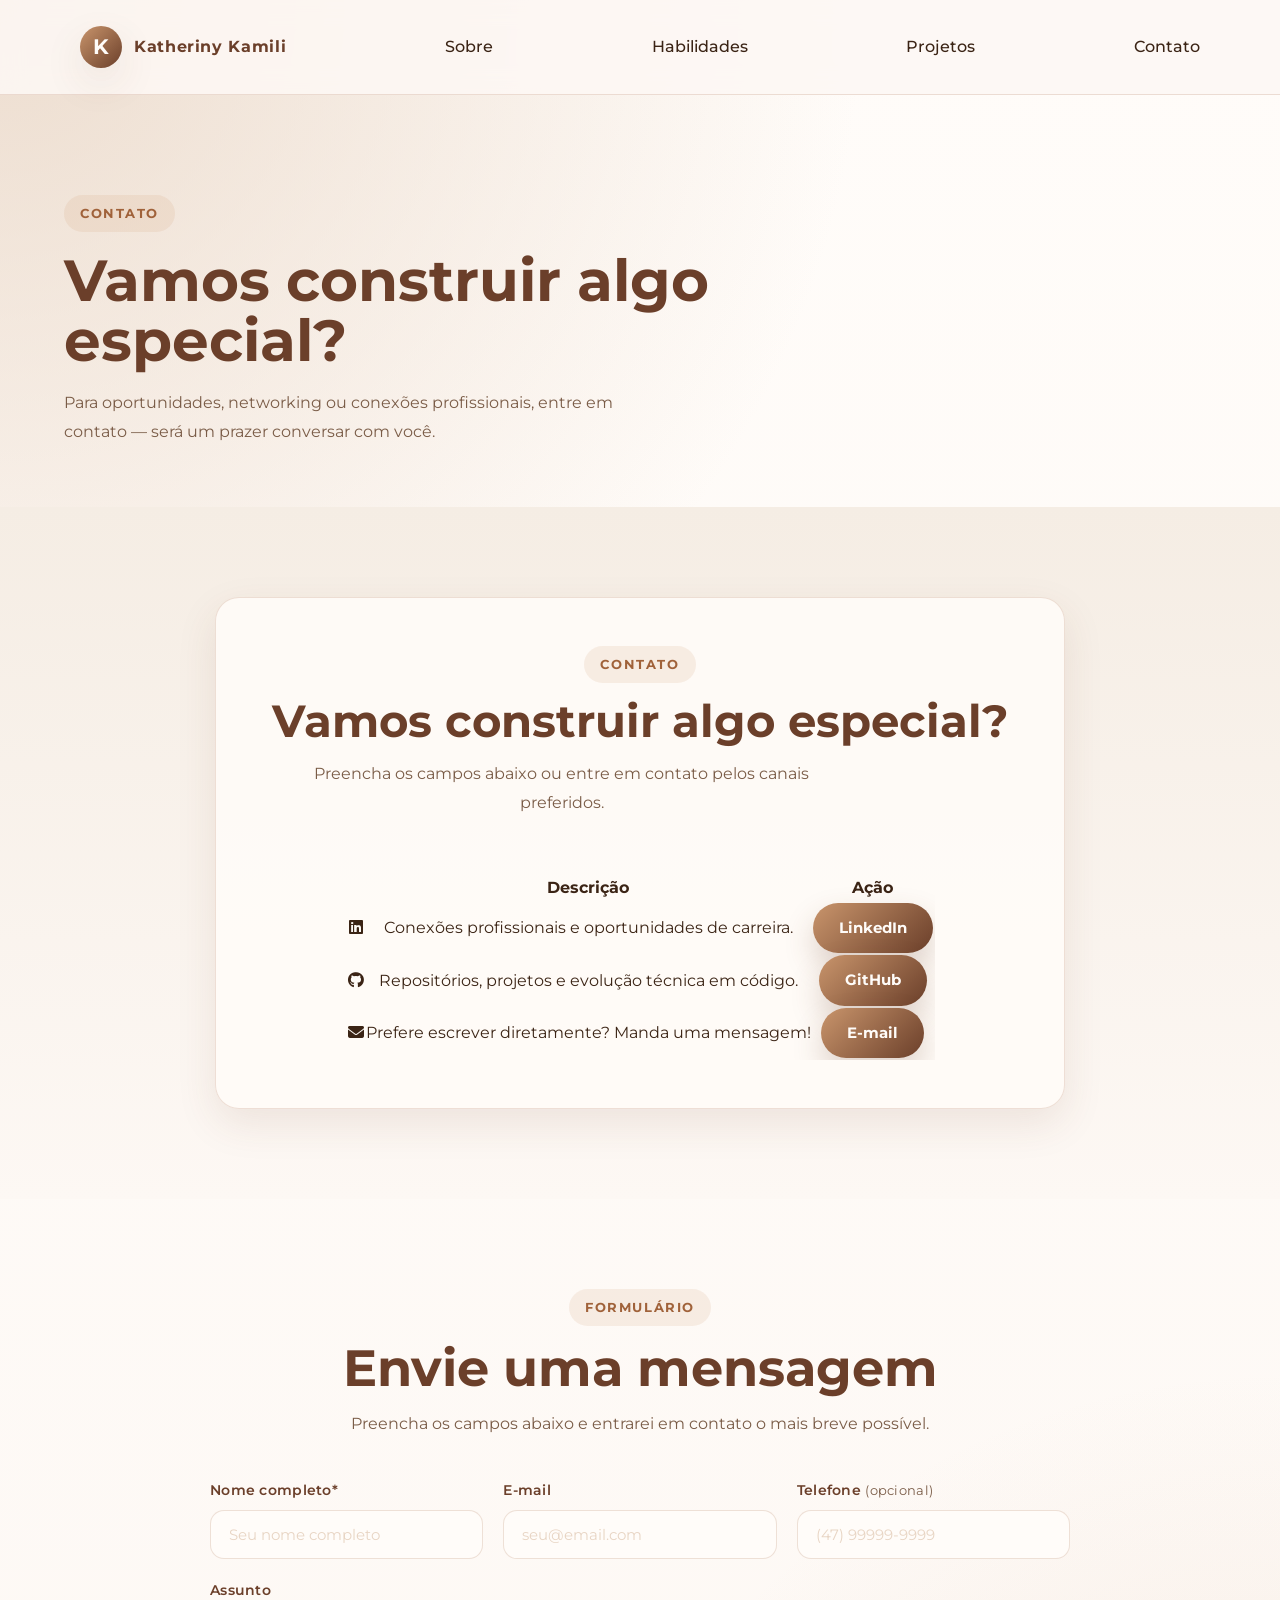
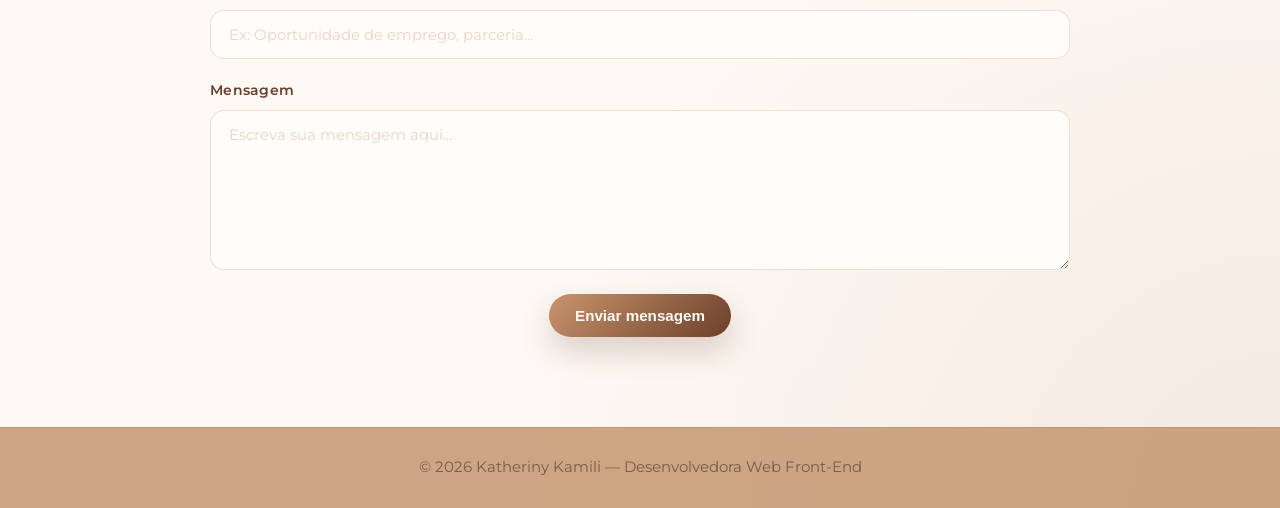
==== commit b029fd30: "refatora seção de contato para utilizar tabela com ícones e descrições, melhorando a apresentação da" ====
--- a/contato.html
+++ b/contato.html
@@ -1,5 +1,6 @@
 <!DOCTYPE html>
 <html lang="pt-br">
+
 <head>
   <meta charset="UTF-8">
   <meta name="viewport" content="width=device-width, initial-scale=1.0">
@@ -7,10 +8,12 @@
   <link rel="stylesheet" href="css/estilos.css">
   <link rel="stylesheet" href="https://cdnjs.cloudflare.com/ajax/libs/font-awesome/6.5.1/css/all.min.css">
   <link rel="preconnect" href="https://fonts.gstatic.com" crossorigin>
-  <link href="https://fonts.googleapis.com/css2?family=Montserrat:wght@300;400;500;600;700&display=swap" rel="stylesheet">
+  <link href="https://fonts.googleapis.com/css2?family=Montserrat:wght@300;400;500;600;700&display=swap"
+    rel="stylesheet">
 
   <title>Portfólio - Katheriny Kamili</title>
 </head>
+
 <body>
 
   <a class="link-pular" href="#conteudo">Pular para o conteúdo</a>
@@ -54,32 +57,63 @@
     <section class="fundo-suave">
       <div class="container">
         <div class="caixa-contato">
-
-          <div class="grade-tres-colunas">
-            <div class="cartao-link-contato">
-              <span class="icone-contato"><i class="fab fa-linkedin-in"></i></span>
-              <h3>LinkedIn</h3>
-              <p>Conexões profissionais e oportunidades de carreira.</p>
-              <a href="https://www.linkedin.com/in/katheriny-kamili-corr%C3%AAa-rocha-4a4639176/" target="_blank"
-                rel="noopener noreferrer" class="botao botao-principal">Acessar LinkedIn</a>
-            </div>
-
-            <div class="cartao-link-contato">
-              <span class="icone-contato"><i class="fab fa-github"></i></span>
-              <h3>GitHub</h3>
-              <p>Repositórios, projetos e evolução técnica em código.</p>
-              <a href="https://github.com/katherinykamili" target="_blank" rel="noopener noreferrer"
-                class="botao botao-principal">Acessar GitHub</a>
-            </div>
-
-            <div class="cartao-link-contato">
-              <span class="icone-contato"><i class="fas fa-envelope"></i></span>
-              <h3>E-mail</h3>
-              <p>Prefere escrever diretamente? Manda uma mensagem!</p>
-              <a href="mailto:katherinykc13@gmail.com" class="botao botao-principal">Enviar E-mail</a>
-            </div>
+          <div class="titulo-secao">
+            <span class="etiqueta">Contato</span>
+            <h2>Vamos construir algo especial?</h2>
+            <p>Preencha os campos abaixo ou entre em contato pelos canais preferidos.</p>
           </div>
 
+          <div style="overflow-x: auto;">
+            <table class="tabela-contato">
+              <thead>
+                <tr>
+                  <th class="coluna-icones"></th>
+                  <th class="coluna-descrição">Descrição</th>
+                  <th class="coluna-ação">Ação</th>
+                </tr>
+              </thead>
+              <tbody>
+                <tr>
+                  <td class="coluna-icones">
+                    <i class="fa-brands fa-linkedin"></i>
+                  </td>
+                  <td class="coluna-descrição">
+                    Conexões profissionais e oportunidades de carreira.
+                  </td>
+                  <td class="coluna-ação">
+                    <a href="https://www.linkedin.com/in/katheriny-kamili-corrêa-rocha-4a4639176/" target="_blank"
+                      rel="noopener noreferrer" class="botao botao-principal">LinkedIn
+                    </a>
+                  </td>
+                </tr>
+                <tr>
+                  <td class="coluna-icones">
+                    <i class="fa-brands fa-github"></i>
+                  </td>
+                  <td class="coluna-descrição">
+                    Repositórios, projetos e evolução técnica em código.
+                  </td>
+                  <td class="coluna-ação">
+                    <a href="https://github.com/katherinykamili" target="_blank" rel="noopener noreferrer"
+                      class="botao botao-principal">GitHub
+                    </a>
+                  </td>
+                </tr>
+                <tr>
+                  <td class="coluna-icones">
+                    <i class="fa-solid fa-envelope"></i>
+                  </td>
+                  <td class="coluna-descrição">
+                    Prefere escrever diretamente? Manda uma mensagem!
+                  </td>
+                  <td class="coluna-ação">
+                    <a href="mailto:seuemail@exemplo.com" class="botao botao-principal">E-mail
+                    </a>
+                  </td>
+                </tr>
+              </tbody>
+            </table>
+          </div>
         </div>
       </div>
     </section>
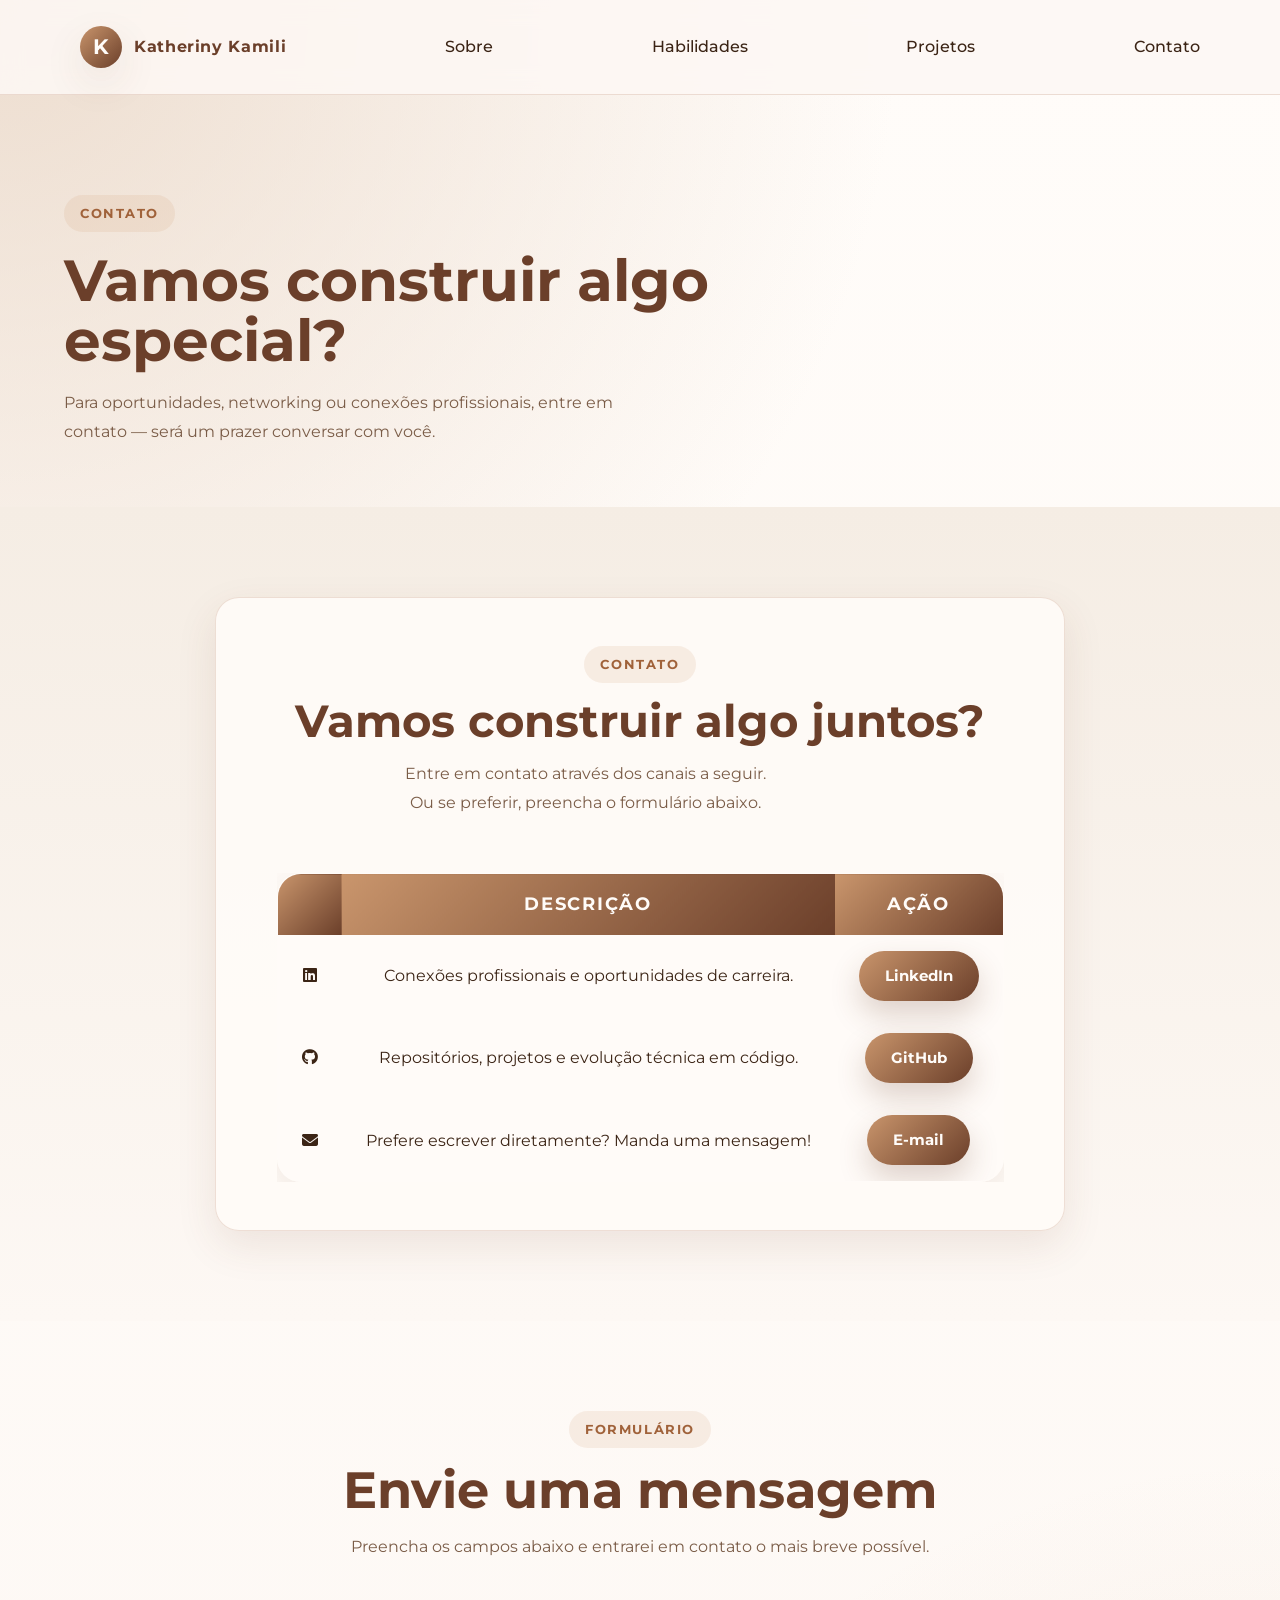
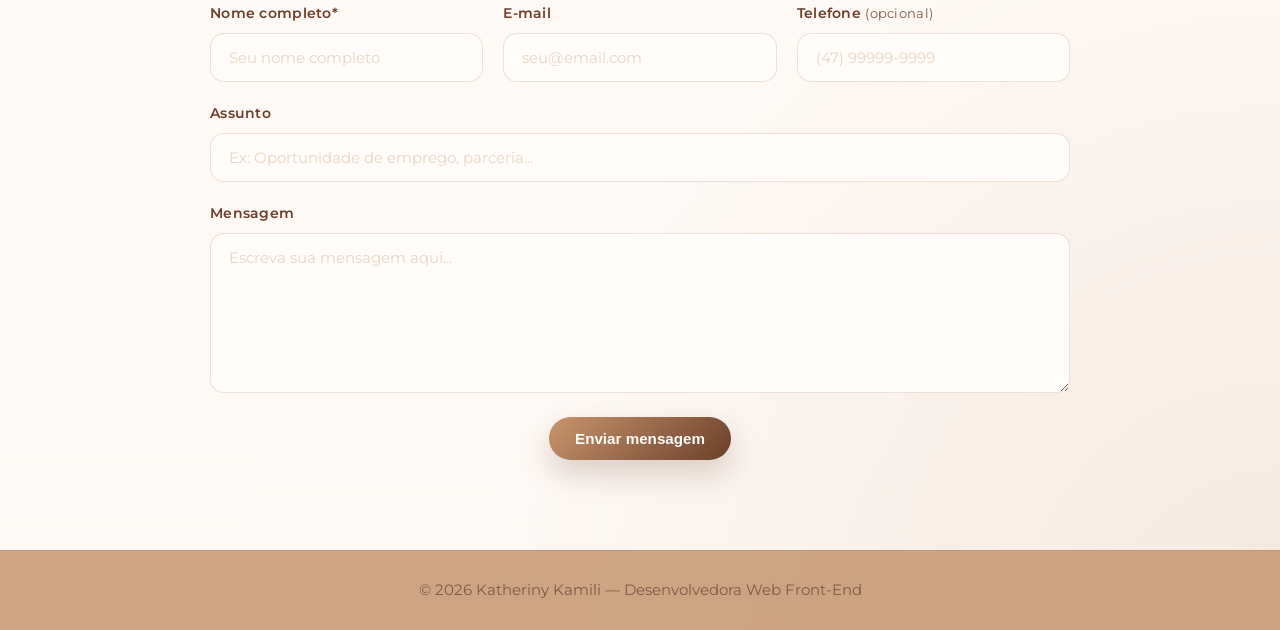
==== commit 4d17be5d: "atualiza seção de contato com novas mensagens e adiciona estilos para tabela de contato" ====
--- a/contato.html
+++ b/contato.html
@@ -59,8 +59,9 @@
         <div class="caixa-contato">
           <div class="titulo-secao">
             <span class="etiqueta">Contato</span>
-            <h2>Vamos construir algo especial?</h2>
-            <p>Preencha os campos abaixo ou entre em contato pelos canais preferidos.</p>
+            <h2>Vamos construir algo juntos?</h2>
+            <p>Entre em contato através dos canais a seguir.</p>
+            <p>Ou se preferir, preencha o formulário abaixo.</p>
           </div>
 
           <div style="overflow-x: auto;">
@@ -107,7 +108,7 @@
                     Prefere escrever diretamente? Manda uma mensagem!
                   </td>
                   <td class="coluna-ação">
-                    <a href="mailto:seuemail@exemplo.com" class="botao botao-principal">E-mail
+                    <a href="mailto:katherinykc13@gmail.com" class="botao botao-principal">E-mail
                     </a>
                   </td>
                 </tr>
--- a/css/estilos.css
+++ b/css/estilos.css
@@ -811,4 +811,30 @@
 .galeria figure:hover img {
   transform: scale(1.06);
   opacity: .82;
-}+}
+
+/* 20. TABELA */
+
+.tabela-contato {
+  width: 100%;
+  border-collapse: collapse;
+  background: rgba(255, 252, 249, 0.86);
+  border-radius: 24px;
+  box-shadow: var(--sombra);
+  overflow: hidden;
+  border: 1px solid var(--borda);
+}
+.tabela-contato td, .tabela-contato th {
+  padding: 16px 24px;
+  vertical-align: middle;
+}
+
+.tabela-contato th {
+  background:linear-gradient(135deg, var(--cor-destaque) 0%, var(--cor-primaria) 100%);
+  color: var(--cor-branco);
+  font-size: 1.1rem;
+  font-weight: 700;
+  text-transform: uppercase;
+  letter-spacing: 0.10em;
+  border:none;
+}
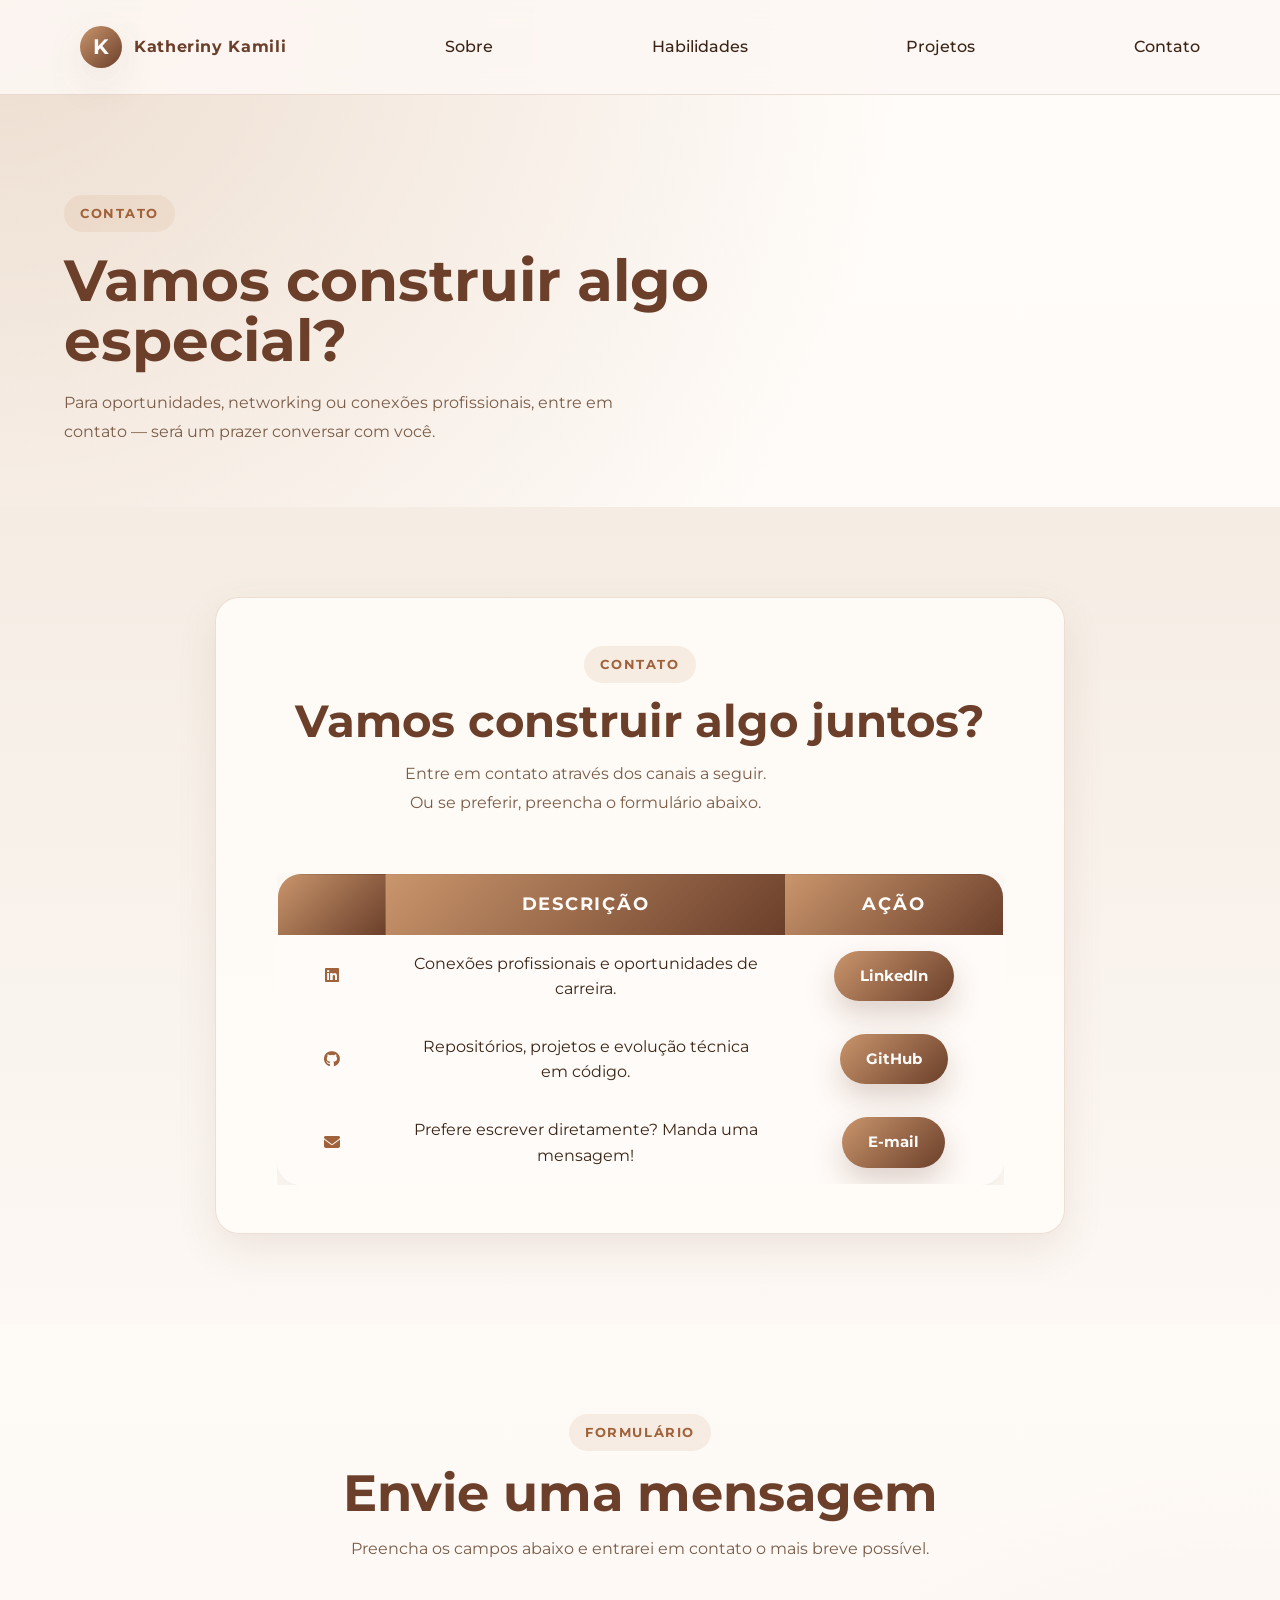
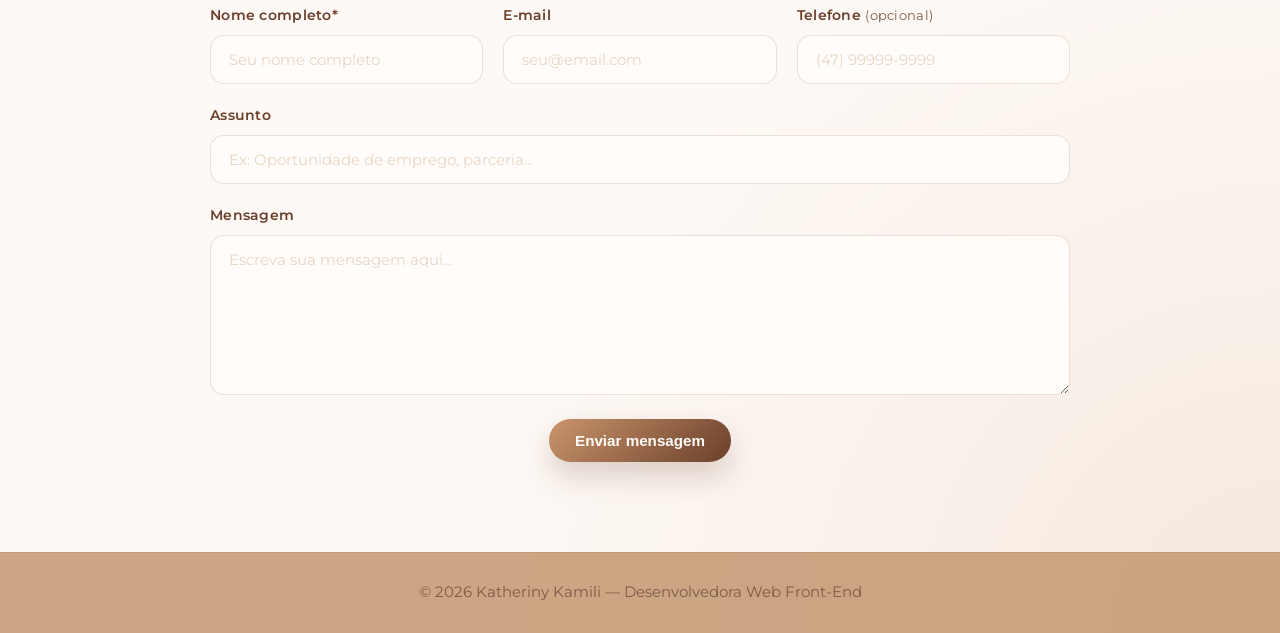
==== commit dd2c1672: "corrige links para a página "Sobre" em múltiplos arquivos HTML" ====
--- a/contato.html
+++ b/contato.html
@@ -28,7 +28,7 @@
           <span class="logo-nome">Katheriny Kamili</span>
         </a>
 
-        <a href="sobremim.html">Sobre</a>
+        <a href="sobre.html">Sobre</a>
         <a href="index.html#habilidades">Habilidades</a>
         <a href="produtos.html">Projetos</a>
         <a href="contato.html" class="link-ativo">Contato</a>
--- a/css/estilos.css
+++ b/css/estilos.css
@@ -725,6 +725,55 @@
   }
 }
 
+@media (max-width: 768px) {
+  .tabela-contato,
+  .tabela-contato thead,
+  .tabela-contato tbody,
+  .tabela-contato tr,
+  .tabela-contato td {
+    display: block;
+    width: 100%;
+  }
+
+  .tabela-contato thead {
+    position: absolute;
+    left: -9999px;
+  }
+
+  .tabela-contato tbody tr {
+    margin-bottom: 16px;
+    background: rgba(255, 252, 249, 0.9);
+    border: 1px solid var(--borda);
+    border-radius: 20px;
+    padding: 20px;
+    box-shadow: var(--sombra);
+  }
+
+  .tabela-contato td {
+    padding: 8px 0;
+    border: none;
+    display: flex;
+    justify-content: space-between;
+    align-items: center;
+  }
+
+  .tabela-contato td::before {
+    content: attr(data-label);
+    font-weight: 700;
+    color: var(--cor-primaria);
+    margin-right: 16px;
+  }
+
+  .tabela-contato .col-acao {
+    text-align: left;
+    padding-top: 16px;
+  }
+
+  .tabela-contato .col-acao .botao {
+    width: 100%;
+  }
+}
+
 /* 18. Estilos do slider */
 
 .slider-container {
@@ -824,6 +873,7 @@
   overflow: hidden;
   border: 1px solid var(--borda);
 }
+
 .tabela-contato td, .tabela-contato th {
   padding: 16px 24px;
   vertical-align: middle;
@@ -838,3 +888,37 @@
   letter-spacing: 0.10em;
   border:none;
 }
+
+.tabela td {
+  color: var(--cor-texto);
+  border-bottom: 1px solid var(--borda);
+}
+
+.tabela-contato tbody tr:last-child td {
+  border-bottom: none;
+}
+
+.tabela-contato tbody tr:hover {
+  background: rgba(201, 149, 108, 0.08);
+}
+
+.tabela-contato .coluna-icones {
+  width: 15%;
+  color: var(--cor-secundaria);
+}
+
+.tabela-contato .coluna-descricao {
+  width: 70%;
+  color: var(--cor-texto-suave);
+  line-height: 1.7;
+}
+
+.tabela-contato .coluna-ação {
+  width: 30%;
+ text-align: center;
+}
+
+.tabela-contato .icone-contato {
+  color: var(--cor-secundaria);
+  margin-right: 8px;
+}
